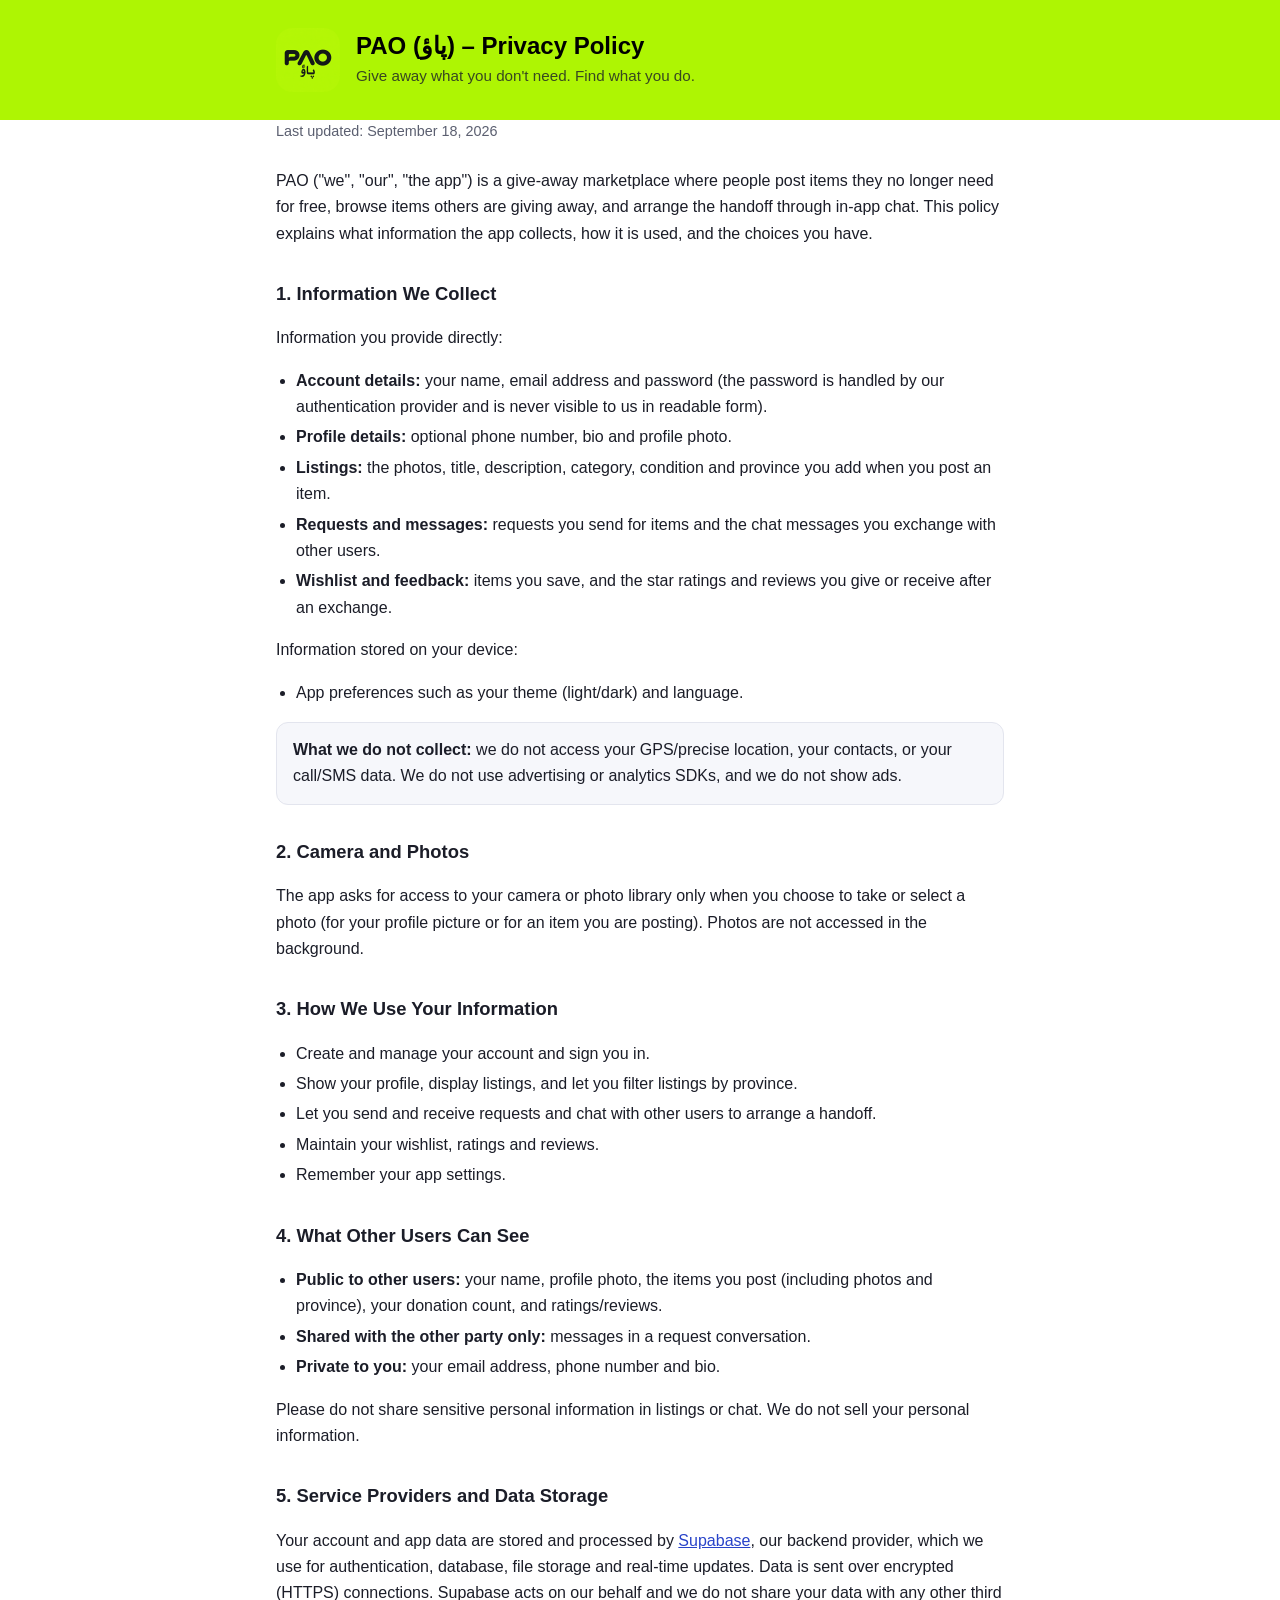
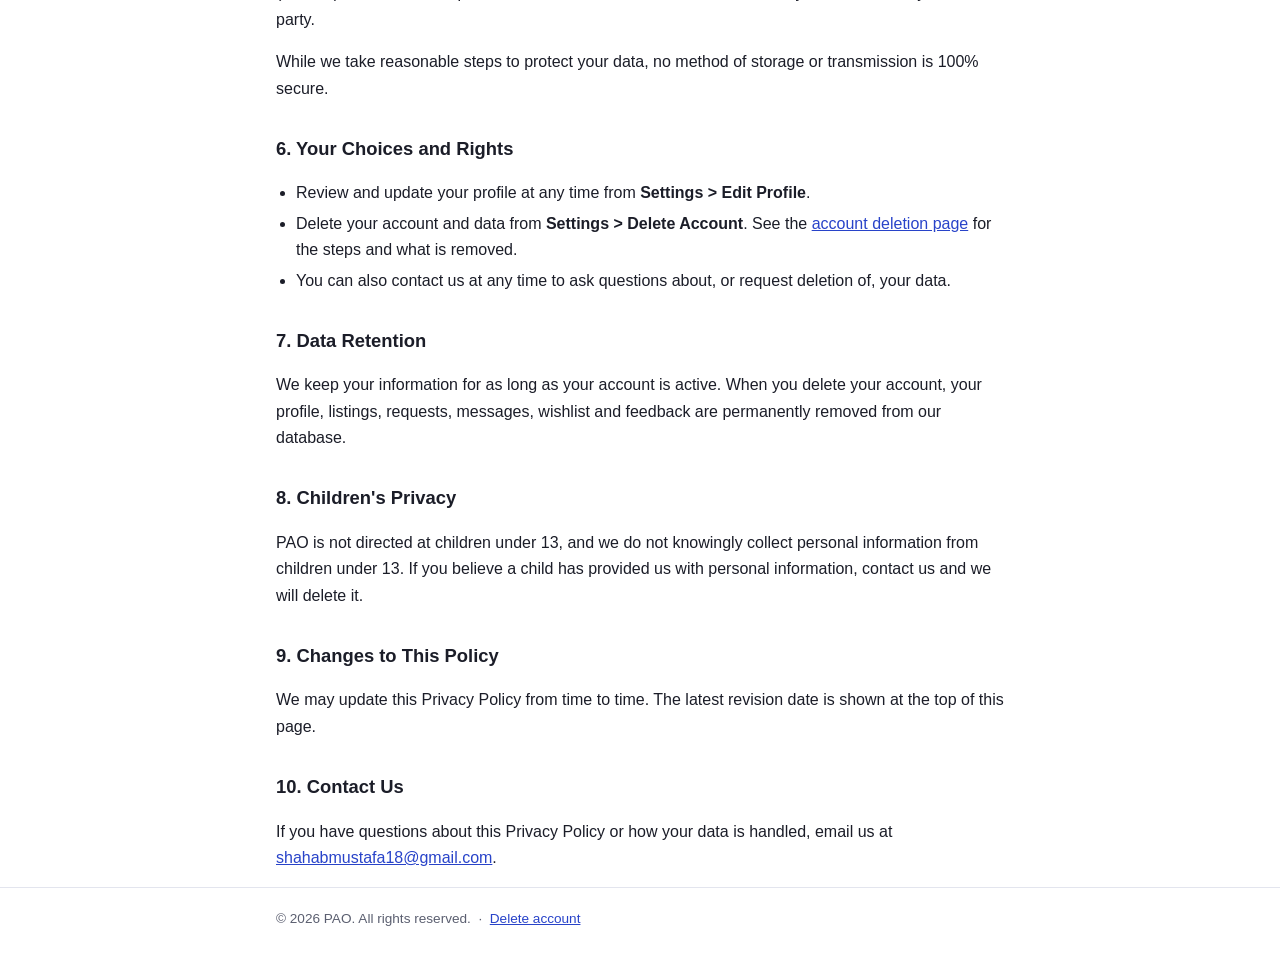
==== docs/privacy_policy.html @ 278fa06c "Add hosted privacy policy and delete-account pages Static HTML pages under docs/ (for GitHub Pages) " ====
<!DOCTYPE html>
<html lang="en">
<head>
<meta charset="utf-8">
<meta name="viewport" content="width=device-width, initial-scale=1">
<title>PAO – Privacy Policy</title>
<link rel="icon" href="logo.png">
<style>
  :root {
    --bg: #ffffff;
    --surface: #f6f7fb;
    --text: #1b1d28;
    --muted: #5b5f70;
    --border: #e3e5ee;
    --brand: #aef503;
    --link: #2843c9;
  }
  @media (prefers-color-scheme: dark) {
    :root {
      --bg: #14151c;
      --surface: #1e2029;
      --text: #f2f2f5;
      --muted: #a6a9b8;
      --border: #2c2f3b;
      --link: #8fa3ff;
    }
  }
  * { box-sizing: border-box; }
  body {
    margin: 0;
    background: var(--bg);
    color: var(--text);
    font-family: -apple-system, BlinkMacSystemFont, "Segoe UI", Roboto, Helvetica, Arial, sans-serif;
    line-height: 1.65;
  }
  header {
    background: var(--brand);
    color: #000;
    padding: 28px 16px;
  }
  .wrap { max-width: 760px; margin: 0 auto; padding: 0 16px; }
  header .wrap { display: flex; align-items: center; gap: 16px; }
  header img { width: 64px; height: 64px; border-radius: 16px; display: block; }
  header h1 { margin: 0; font-size: 1.5rem; line-height: 1.2; }
  header p { margin: 2px 0 0; font-size: 0.95rem; opacity: 0.8; }
  main { padding: 32px 0 48px; }
  .updated { color: var(--muted); font-size: 0.9rem; margin: 0 0 24px; }
  h2 { font-size: 1.15rem; margin: 32px 0 8px; }
  p, li { color: var(--text); }
  ul { padding-left: 20px; }
  li { margin: 4px 0; }
  a { color: var(--link); }
  .note {
    background: var(--surface);
    border: 1px solid var(--border);
    border-radius: 12px;
    padding: 14px 16px;
    margin: 16px 0;
  }
  footer {
    border-top: 1px solid var(--border);
    color: var(--muted);
    font-size: 0.85rem;
    padding: 20px 0 32px;
  }
</style>
</head>
<body>
<header>
  <div class="wrap">
    <img src="logo.png" alt="PAO logo">
    <div>
      <h1>PAO (پاؤ) – Privacy Policy</h1>
      <p>Give away what you don't need. Find what you do.</p>
    </div>
  </div>
</header>

<main class="wrap">
  <p class="updated">Last updated: September 18, 2026</p>

  <p>
    PAO ("we", "our", "the app") is a give-away marketplace where people post items they no longer need
    for free, browse items others are giving away, and arrange the handoff through in-app chat.
    This policy explains what information the app collects, how it is used, and the choices you have.
  </p>

  <h2>1. Information We Collect</h2>
  <p>Information you provide directly:</p>
  <ul>
    <li><strong>Account details:</strong> your name, email address and password (the password is handled by our authentication provider and is never visible to us in readable form).</li>
    <li><strong>Profile details:</strong> optional phone number, bio and profile photo.</li>
    <li><strong>Listings:</strong> the photos, title, description, category, condition and province you add when you post an item.</li>
    <li><strong>Requests and messages:</strong> requests you send for items and the chat messages you exchange with other users.</li>
    <li><strong>Wishlist and feedback:</strong> items you save, and the star ratings and reviews you give or receive after an exchange.</li>
  </ul>
  <p>Information stored on your device:</p>
  <ul>
    <li>App preferences such as your theme (light/dark) and language.</li>
  </ul>
  <div class="note">
    <strong>What we do not collect:</strong> we do not access your GPS/precise location, your contacts,
    or your call/SMS data. We do not use advertising or analytics SDKs, and we do not show ads.
  </div>

  <h2>2. Camera and Photos</h2>
  <p>
    The app asks for access to your camera or photo library only when you choose to take or select a photo
    (for your profile picture or for an item you are posting). Photos are not accessed in the background.
  </p>

  <h2>3. How We Use Your Information</h2>
  <ul>
    <li>Create and manage your account and sign you in.</li>
    <li>Show your profile, display listings, and let you filter listings by province.</li>
    <li>Let you send and receive requests and chat with other users to arrange a handoff.</li>
    <li>Maintain your wishlist, ratings and reviews.</li>
    <li>Remember your app settings.</li>
  </ul>

  <h2>4. What Other Users Can See</h2>
  <ul>
    <li><strong>Public to other users:</strong> your name, profile photo, the items you post (including photos and province), your donation count, and ratings/reviews.</li>
    <li><strong>Shared with the other party only:</strong> messages in a request conversation.</li>
    <li><strong>Private to you:</strong> your email address, phone number and bio.</li>
  </ul>
  <p>Please do not share sensitive personal information in listings or chat. We do not sell your personal information.</p>

  <h2>5. Service Providers and Data Storage</h2>
  <p>
    Your account and app data are stored and processed by <a href="https://supabase.com" rel="noopener">Supabase</a>,
    our backend provider, which we use for authentication, database, file storage and real-time updates.
    Data is sent over encrypted (HTTPS) connections. Supabase acts on our behalf and we do not share your
    data with any other third party.
  </p>
  <p>
    While we take reasonable steps to protect your data, no method of storage or transmission is 100% secure.
  </p>

  <h2>6. Your Choices and Rights</h2>
  <ul>
    <li>Review and update your profile at any time from <strong>Settings &gt; Edit Profile</strong>.</li>
    <li>Delete your account and data from <strong>Settings &gt; Delete Account</strong>. See the
      <a href="delete-account.html">account deletion page</a> for the steps and what is removed.</li>
    <li>You can also contact us at any time to ask questions about, or request deletion of, your data.</li>
  </ul>

  <h2>7. Data Retention</h2>
  <p>
    We keep your information for as long as your account is active. When you delete your account, your profile,
    listings, requests, messages, wishlist and feedback are permanently removed from our database.
  </p>

  <h2>8. Children's Privacy</h2>
  <p>
    PAO is not directed at children under 13, and we do not knowingly collect personal information from
    children under 13. If you believe a child has provided us with personal information, contact us and we
    will delete it.
  </p>

  <h2>9. Changes to This Policy</h2>
  <p>
    We may update this Privacy Policy from time to time. The latest revision date is shown at the top of this page.
  </p>

  <h2>10. Contact Us</h2>
  <p>
    If you have questions about this Privacy Policy or how your data is handled, email us at
    <a href="mailto:shahabmustafa18@gmail.com">shahabmustafa18@gmail.com</a>.
  </p>
</main>

<footer>
  <div class="wrap">© 2026 PAO. All rights reserved. &nbsp;·&nbsp; <a href="delete-account.html">Delete account</a></div>
</footer>
</body>
</html>
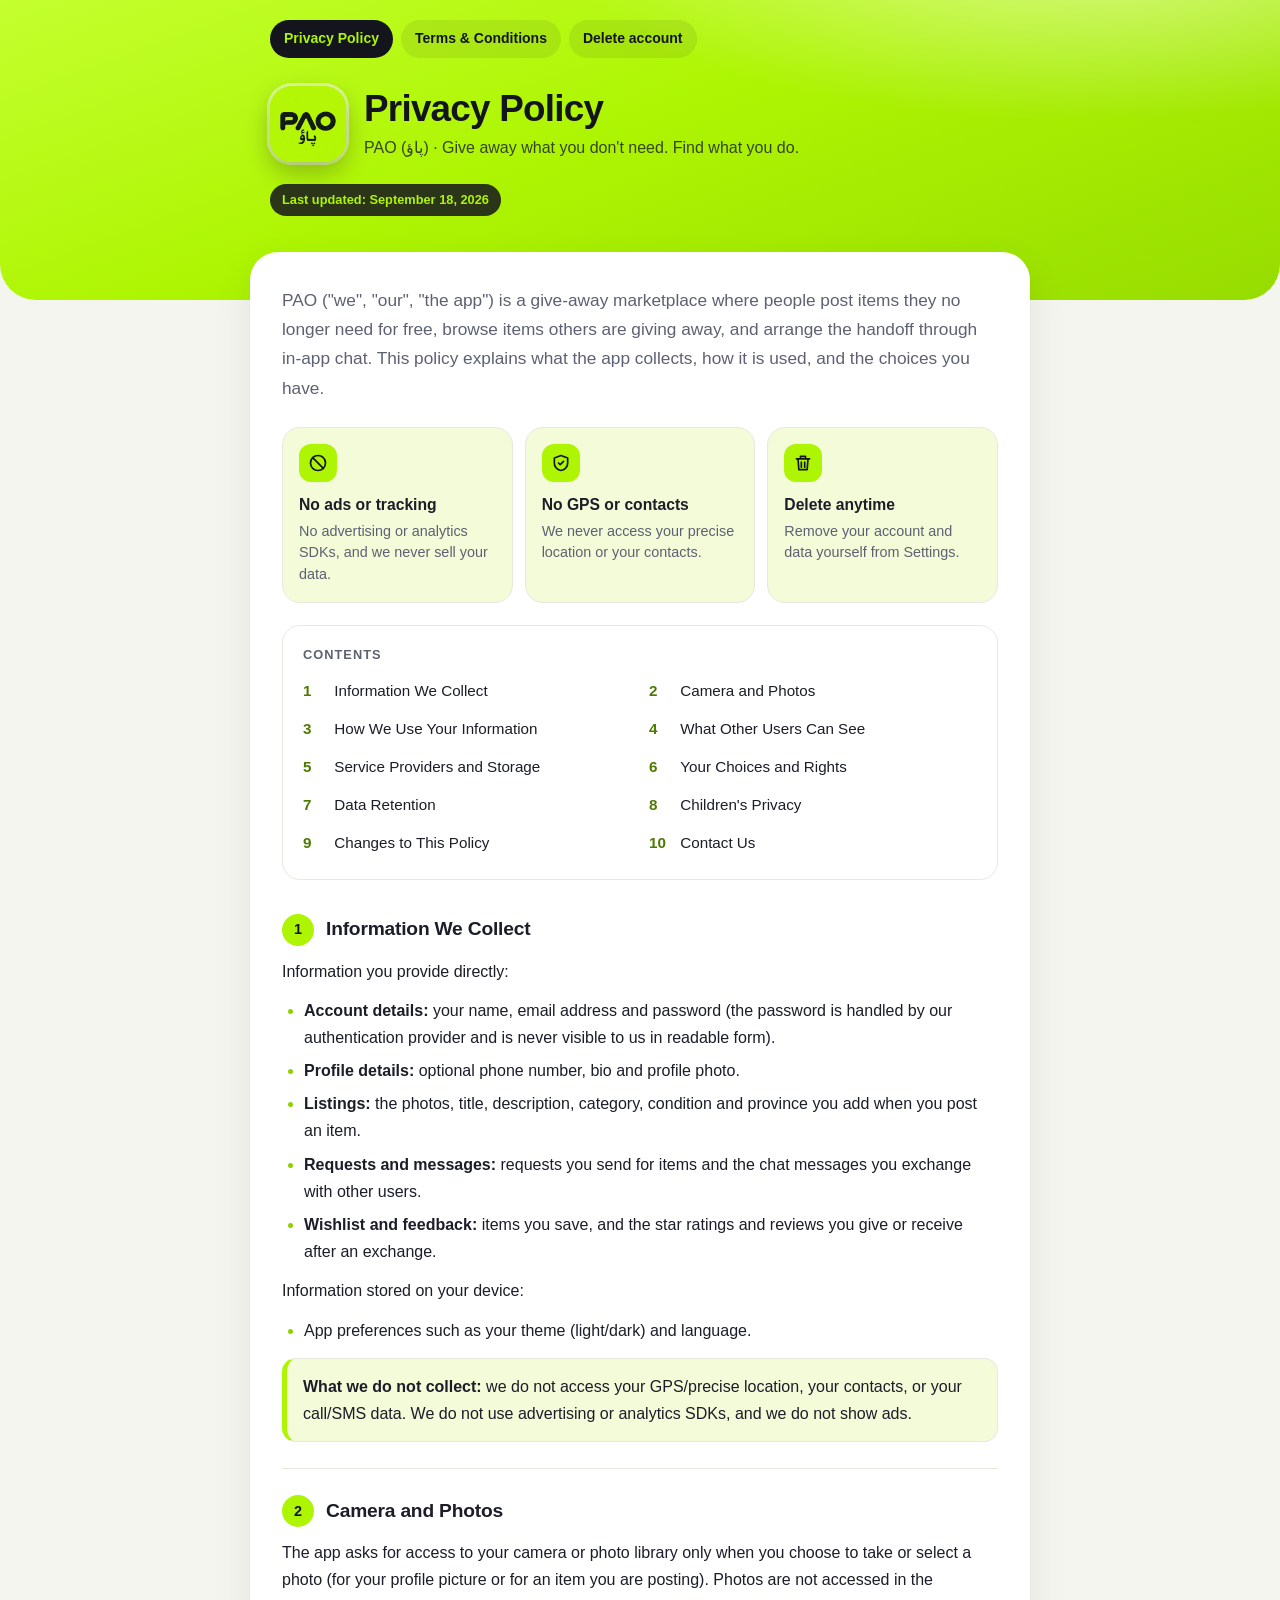
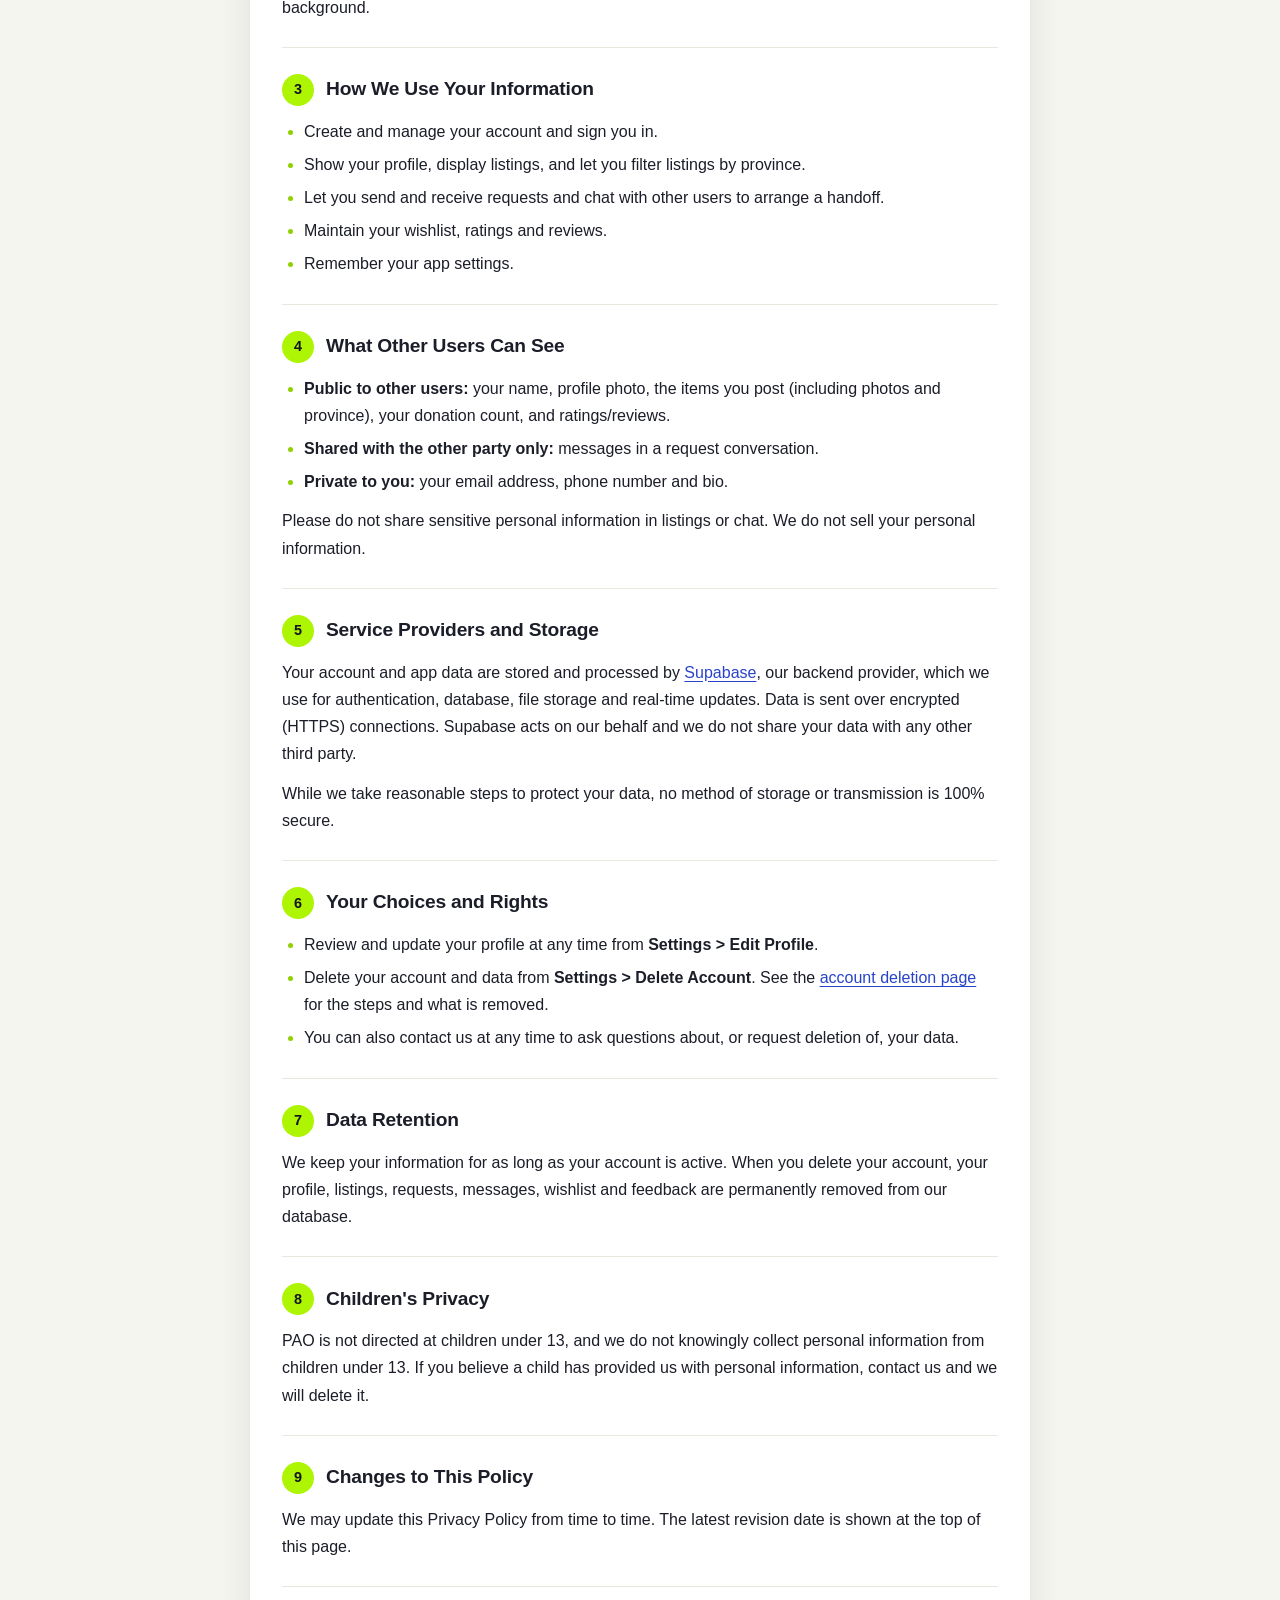
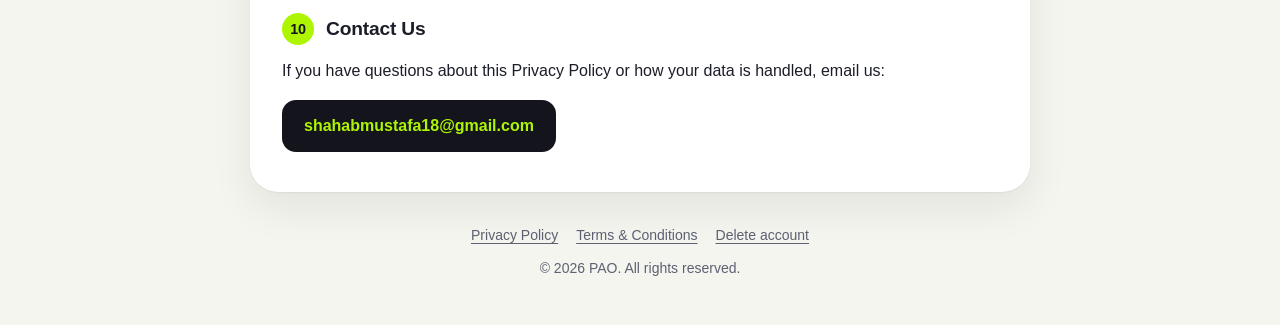
==== commit 7d0ccb4a: "Redesign hosted legal pages Shared docs/style.css with a lime hero, card layout, numbered sections, " ====
--- a/docs/privacy_policy.html
+++ b/docs/privacy_policy.html
@@ -3,175 +3,180 @@
 <head>
 <meta charset="utf-8">
 <meta name="viewport" content="width=device-width, initial-scale=1">
+<meta name="theme-color" content="#aef503">
+<meta name="description" content="How the PAO app collects, uses and protects your information.">
 <title>PAO – Privacy Policy</title>
 <link rel="icon" href="logo.png">
-<style>
-  :root {
-    --bg: #ffffff;
-    --surface: #f6f7fb;
-    --text: #1b1d28;
-    --muted: #5b5f70;
-    --border: #e3e5ee;
-    --brand: #aef503;
-    --link: #2843c9;
-  }
-  @media (prefers-color-scheme: dark) {
-    :root {
-      --bg: #14151c;
-      --surface: #1e2029;
-      --text: #f2f2f5;
-      --muted: #a6a9b8;
-      --border: #2c2f3b;
-      --link: #8fa3ff;
-    }
-  }
-  * { box-sizing: border-box; }
-  body {
-    margin: 0;
-    background: var(--bg);
-    color: var(--text);
-    font-family: -apple-system, BlinkMacSystemFont, "Segoe UI", Roboto, Helvetica, Arial, sans-serif;
-    line-height: 1.65;
-  }
-  header {
-    background: var(--brand);
-    color: #000;
-    padding: 28px 16px;
-  }
-  .wrap { max-width: 760px; margin: 0 auto; padding: 0 16px; }
-  header .wrap { display: flex; align-items: center; gap: 16px; }
-  header img { width: 64px; height: 64px; border-radius: 16px; display: block; }
-  header h1 { margin: 0; font-size: 1.5rem; line-height: 1.2; }
-  header p { margin: 2px 0 0; font-size: 0.95rem; opacity: 0.8; }
-  main { padding: 32px 0 48px; }
-  .updated { color: var(--muted); font-size: 0.9rem; margin: 0 0 24px; }
-  h2 { font-size: 1.15rem; margin: 32px 0 8px; }
-  p, li { color: var(--text); }
-  ul { padding-left: 20px; }
-  li { margin: 4px 0; }
-  a { color: var(--link); }
-  .note {
-    background: var(--surface);
-    border: 1px solid var(--border);
-    border-radius: 12px;
-    padding: 14px 16px;
-    margin: 16px 0;
-  }
-  footer {
-    border-top: 1px solid var(--border);
-    color: var(--muted);
-    font-size: 0.85rem;
-    padding: 20px 0 32px;
-  }
-</style>
+<link rel="stylesheet" href="style.css">
 </head>
 <body>
-<header>
+
+<header class="hero">
   <div class="wrap">
-    <img src="logo.png" alt="PAO logo">
-    <div>
-      <h1>PAO (پاؤ) – Privacy Policy</h1>
-      <p>Give away what you don't need. Find what you do.</p>
+    <nav class="tabs" aria-label="Legal pages">
+      <a href="privacy_policy.html" aria-current="page">Privacy Policy</a>
+      <a href="terms.html">Terms &amp; Conditions</a>
+      <a href="delete-account.html">Delete account</a>
+    </nav>
+    <div class="brand">
+      <img class="logo" src="logo.png" alt="PAO logo" width="76" height="76">
+      <div>
+        <h1>Privacy Policy</h1>
+        <p class="sub">PAO (پاؤ) &middot; Give away what you don't need. Find what you do.</p>
+      </div>
     </div>
+    <span class="badge">Last updated: September 18, 2026</span>
   </div>
 </header>
 
-<main class="wrap">
-  <p class="updated">Last updated: September 18, 2026</p>
-
-  <p>
+<main class="wrap sheet">
+  <p class="lead">
     PAO ("we", "our", "the app") is a give-away marketplace where people post items they no longer need
     for free, browse items others are giving away, and arrange the handoff through in-app chat.
-    This policy explains what information the app collects, how it is used, and the choices you have.
+    This policy explains what the app collects, how it is used, and the choices you have.
   </p>
 
-  <h2>1. Information We Collect</h2>
-  <p>Information you provide directly:</p>
-  <ul>
-    <li><strong>Account details:</strong> your name, email address and password (the password is handled by our authentication provider and is never visible to us in readable form).</li>
-    <li><strong>Profile details:</strong> optional phone number, bio and profile photo.</li>
-    <li><strong>Listings:</strong> the photos, title, description, category, condition and province you add when you post an item.</li>
-    <li><strong>Requests and messages:</strong> requests you send for items and the chat messages you exchange with other users.</li>
-    <li><strong>Wishlist and feedback:</strong> items you save, and the star ratings and reviews you give or receive after an exchange.</li>
-  </ul>
-  <p>Information stored on your device:</p>
-  <ul>
-    <li>App preferences such as your theme (light/dark) and language.</li>
-  </ul>
-  <div class="note">
-    <strong>What we do not collect:</strong> we do not access your GPS/precise location, your contacts,
-    or your call/SMS data. We do not use advertising or analytics SDKs, and we do not show ads.
+  <div class="glance">
+    <div class="tile">
+      <div class="ic"><svg viewBox="0 0 24 24"><circle cx="12" cy="12" r="9"/><path d="M5.6 5.6l12.8 12.8"/></svg></div>
+      <b>No ads or tracking</b>
+      <span>No advertising or analytics SDKs, and we never sell your data.</span>
+    </div>
+    <div class="tile">
+      <div class="ic"><svg viewBox="0 0 24 24"><path d="M12 3l8 3v6c0 5-3.5 8-8 9-4.5-1-8-4-8-9V6l8-3z"/><path d="M9 12l2 2 4-4"/></svg></div>
+      <b>No GPS or contacts</b>
+      <span>We never access your precise location or your contacts.</span>
+    </div>
+    <div class="tile">
+      <div class="ic"><svg viewBox="0 0 24 24"><path d="M4 7h16M9 7V4h6v3M6 7l1 13h10l1-13M10 11v6M14 11v6"/></svg></div>
+      <b>Delete anytime</b>
+      <span>Remove your account and data yourself from Settings.</span>
+    </div>
   </div>
 
-  <h2>2. Camera and Photos</h2>
-  <p>
-    The app asks for access to your camera or photo library only when you choose to take or select a photo
-    (for your profile picture or for an item you are posting). Photos are not accessed in the background.
-  </p>
+  <nav class="toc" aria-label="Contents">
+    <b>Contents</b>
+    <div>
+      <a href="#s1"><i>1</i>Information We Collect</a>
+      <a href="#s2"><i>2</i>Camera and Photos</a>
+      <a href="#s3"><i>3</i>How We Use Your Information</a>
+      <a href="#s4"><i>4</i>What Other Users Can See</a>
+      <a href="#s5"><i>5</i>Service Providers and Storage</a>
+      <a href="#s6"><i>6</i>Your Choices and Rights</a>
+      <a href="#s7"><i>7</i>Data Retention</a>
+      <a href="#s8"><i>8</i>Children's Privacy</a>
+      <a href="#s9"><i>9</i>Changes to This Policy</a>
+      <a href="#s10"><i>10</i>Contact Us</a>
+    </div>
+  </nav>
 
-  <h2>3. How We Use Your Information</h2>
-  <ul>
-    <li>Create and manage your account and sign you in.</li>
-    <li>Show your profile, display listings, and let you filter listings by province.</li>
-    <li>Let you send and receive requests and chat with other users to arrange a handoff.</li>
-    <li>Maintain your wishlist, ratings and reviews.</li>
-    <li>Remember your app settings.</li>
-  </ul>
+  <section id="s1">
+    <h2><span class="n">1</span>Information We Collect</h2>
+    <p>Information you provide directly:</p>
+    <ul>
+      <li><strong>Account details:</strong> your name, email address and password (the password is handled by our authentication provider and is never visible to us in readable form).</li>
+      <li><strong>Profile details:</strong> optional phone number, bio and profile photo.</li>
+      <li><strong>Listings:</strong> the photos, title, description, category, condition and province you add when you post an item.</li>
+      <li><strong>Requests and messages:</strong> requests you send for items and the chat messages you exchange with other users.</li>
+      <li><strong>Wishlist and feedback:</strong> items you save, and the star ratings and reviews you give or receive after an exchange.</li>
+    </ul>
+    <p>Information stored on your device:</p>
+    <ul>
+      <li>App preferences such as your theme (light/dark) and language.</li>
+    </ul>
+    <div class="callout">
+      <strong>What we do not collect:</strong> we do not access your GPS/precise location, your contacts,
+      or your call/SMS data. We do not use advertising or analytics SDKs, and we do not show ads.
+    </div>
+  </section>
 
-  <h2>4. What Other Users Can See</h2>
-  <ul>
-    <li><strong>Public to other users:</strong> your name, profile photo, the items you post (including photos and province), your donation count, and ratings/reviews.</li>
-    <li><strong>Shared with the other party only:</strong> messages in a request conversation.</li>
-    <li><strong>Private to you:</strong> your email address, phone number and bio.</li>
-  </ul>
-  <p>Please do not share sensitive personal information in listings or chat. We do not sell your personal information.</p>
+  <section id="s2">
+    <h2><span class="n">2</span>Camera and Photos</h2>
+    <p>
+      The app asks for access to your camera or photo library only when you choose to take or select a photo
+      (for your profile picture or for an item you are posting). Photos are not accessed in the background.
+    </p>
+  </section>
 
-  <h2>5. Service Providers and Data Storage</h2>
-  <p>
-    Your account and app data are stored and processed by <a href="https://supabase.com" rel="noopener">Supabase</a>,
-    our backend provider, which we use for authentication, database, file storage and real-time updates.
-    Data is sent over encrypted (HTTPS) connections. Supabase acts on our behalf and we do not share your
-    data with any other third party.
-  </p>
-  <p>
-    While we take reasonable steps to protect your data, no method of storage or transmission is 100% secure.
-  </p>
+  <section id="s3">
+    <h2><span class="n">3</span>How We Use Your Information</h2>
+    <ul>
+      <li>Create and manage your account and sign you in.</li>
+      <li>Show your profile, display listings, and let you filter listings by province.</li>
+      <li>Let you send and receive requests and chat with other users to arrange a handoff.</li>
+      <li>Maintain your wishlist, ratings and reviews.</li>
+      <li>Remember your app settings.</li>
+    </ul>
+  </section>
 
-  <h2>6. Your Choices and Rights</h2>
-  <ul>
-    <li>Review and update your profile at any time from <strong>Settings &gt; Edit Profile</strong>.</li>
-    <li>Delete your account and data from <strong>Settings &gt; Delete Account</strong>. See the
-      <a href="delete-account.html">account deletion page</a> for the steps and what is removed.</li>
-    <li>You can also contact us at any time to ask questions about, or request deletion of, your data.</li>
-  </ul>
+  <section id="s4">
+    <h2><span class="n">4</span>What Other Users Can See</h2>
+    <ul>
+      <li><strong>Public to other users:</strong> your name, profile photo, the items you post (including photos and province), your donation count, and ratings/reviews.</li>
+      <li><strong>Shared with the other party only:</strong> messages in a request conversation.</li>
+      <li><strong>Private to you:</strong> your email address, phone number and bio.</li>
+    </ul>
+    <p>Please do not share sensitive personal information in listings or chat. We do not sell your personal information.</p>
+  </section>
 
-  <h2>7. Data Retention</h2>
-  <p>
-    We keep your information for as long as your account is active. When you delete your account, your profile,
-    listings, requests, messages, wishlist and feedback are permanently removed from our database.
-  </p>
+  <section id="s5">
+    <h2><span class="n">5</span>Service Providers and Storage</h2>
+    <p>
+      Your account and app data are stored and processed by <a href="https://supabase.com" rel="noopener">Supabase</a>,
+      our backend provider, which we use for authentication, database, file storage and real-time updates.
+      Data is sent over encrypted (HTTPS) connections. Supabase acts on our behalf and we do not share your
+      data with any other third party.
+    </p>
+    <p>While we take reasonable steps to protect your data, no method of storage or transmission is 100% secure.</p>
+  </section>
 
-  <h2>8. Children's Privacy</h2>
-  <p>
-    PAO is not directed at children under 13, and we do not knowingly collect personal information from
-    children under 13. If you believe a child has provided us with personal information, contact us and we
-    will delete it.
-  </p>
+  <section id="s6">
+    <h2><span class="n">6</span>Your Choices and Rights</h2>
+    <ul>
+      <li>Review and update your profile at any time from <strong>Settings &gt; Edit Profile</strong>.</li>
+      <li>Delete your account and data from <strong>Settings &gt; Delete Account</strong>. See the
+        <a href="delete-account.html">account deletion page</a> for the steps and what is removed.</li>
+      <li>You can also contact us at any time to ask questions about, or request deletion of, your data.</li>
+    </ul>
+  </section>
 
-  <h2>9. Changes to This Policy</h2>
-  <p>
-    We may update this Privacy Policy from time to time. The latest revision date is shown at the top of this page.
-  </p>
+  <section id="s7">
+    <h2><span class="n">7</span>Data Retention</h2>
+    <p>
+      We keep your information for as long as your account is active. When you delete your account, your profile,
+      listings, requests, messages, wishlist and feedback are permanently removed from our database.
+    </p>
+  </section>
 
-  <h2>10. Contact Us</h2>
-  <p>
-    If you have questions about this Privacy Policy or how your data is handled, email us at
-    <a href="mailto:shahabmustafa18@gmail.com">shahabmustafa18@gmail.com</a>.
-  </p>
+  <section id="s8">
+    <h2><span class="n">8</span>Children's Privacy</h2>
+    <p>
+      PAO is not directed at children under 13, and we do not knowingly collect personal information from
+      children under 13. If you believe a child has provided us with personal information, contact us and we
+      will delete it.
+    </p>
+  </section>
+
+  <section id="s9">
+    <h2><span class="n">9</span>Changes to This Policy</h2>
+    <p>We may update this Privacy Policy from time to time. The latest revision date is shown at the top of this page.</p>
+  </section>
+
+  <section id="s10">
+    <h2><span class="n">10</span>Contact Us</h2>
+    <p>If you have questions about this Privacy Policy or how your data is handled, email us:</p>
+    <a class="btn" href="mailto:shahabmustafa18@gmail.com">shahabmustafa18@gmail.com</a>
+  </section>
 </main>
 
 <footer>
-  <div class="wrap">© 2026 PAO. All rights reserved. &nbsp;·&nbsp; <a href="delete-account.html">Delete account</a></div>
+  <nav aria-label="Legal pages">
+    <a href="privacy_policy.html">Privacy Policy</a>
+    <a href="terms.html">Terms &amp; Conditions</a>
+    <a href="delete-account.html">Delete account</a>
+  </nav>
+  <div>&copy; 2026 PAO. All rights reserved.</div>
 </footer>
+
 </body>
 </html>
--- a/docs/style.css
+++ b/docs/style.css
@@ -0,0 +1,273 @@
+/* Shared styles for the PAO legal pages (privacy, terms, delete account). */
+
+:root {
+  color-scheme: light dark;
+  --lime: #aef503;
+  --lime-deep: #8fd100;
+  --ink: #14151c;
+
+  --bg: #f3f5ee;
+  --card: #ffffff;
+  --text: #1b1d28;
+  --muted: #5d6172;
+  --line: #e7e9df;
+  --tint: #f4fbd9;
+  --num: #4f7a00;
+  --link: #2843c9;
+  --danger: #c93a31;
+  --danger-bg: #fdeeec;
+  --shadow: 0 1px 2px rgba(20, 21, 28, 0.05), 0 16px 40px rgba(20, 21, 28, 0.08);
+}
+
+@media (prefers-color-scheme: dark) {
+  :root {
+    --bg: #0e0f14;
+    --card: #171922;
+    --text: #f2f2f5;
+    --muted: #a5a9b9;
+    --line: #2a2d3a;
+    --tint: #1d2410;
+    --num: #aef503;
+    --link: #a3b4ff;
+    --danger: #ff8178;
+    --danger-bg: #2a1614;
+    --shadow: 0 1px 2px rgba(0, 0, 0, 0.4), 0 16px 40px rgba(0, 0, 0, 0.35);
+  }
+}
+
+* { box-sizing: border-box; }
+html { scroll-behavior: smooth; -webkit-text-size-adjust: 100%; }
+
+body {
+  margin: 0;
+  background: var(--bg);
+  color: var(--text);
+  font: 16px/1.7 -apple-system, BlinkMacSystemFont, "Segoe UI", Roboto, "Helvetica Neue", Arial, sans-serif;
+  -webkit-font-smoothing: antialiased;
+}
+
+a { color: var(--link); text-underline-offset: 3px; }
+a:hover { text-decoration-thickness: 2px; }
+
+.wrap { max-width: 780px; margin: 0 auto; padding: 0 20px; }
+
+/* ---------- Hero ---------- */
+.hero {
+  position: relative;
+  color: var(--ink);
+  background:
+    radial-gradient(900px 300px at 85% -20%, rgba(255, 255, 255, 0.55), transparent 60%),
+    linear-gradient(160deg, #c4ff2e 0%, var(--lime) 45%, #97dc00 100%);
+  padding: 20px 0 84px;
+  border-radius: 0 0 36px 36px;
+}
+
+.tabs {
+  display: flex;
+  flex-wrap: wrap;
+  gap: 8px;
+  margin-bottom: 28px;
+}
+.tabs a {
+  color: var(--ink);
+  text-decoration: none;
+  font-size: 0.875rem;
+  font-weight: 600;
+  padding: 7px 14px;
+  border-radius: 999px;
+  background: rgba(20, 21, 28, 0.08);
+  transition: background 0.15s;
+}
+.tabs a:hover { background: rgba(20, 21, 28, 0.16); }
+.tabs a[aria-current="page"] { background: var(--ink); color: var(--lime); }
+
+.brand { display: flex; align-items: center; gap: 18px; }
+.logo {
+  flex: none;
+  width: 76px;
+  height: 76px;
+  border-radius: 22px;
+  display: block;
+  box-shadow: 0 10px 24px rgba(20, 21, 28, 0.28), 0 0 0 3px rgba(255, 255, 255, 0.55);
+}
+.hero h1 {
+  margin: 0;
+  font-size: clamp(1.6rem, 5.4vw, 2.3rem);
+  line-height: 1.15;
+  letter-spacing: -0.02em;
+}
+.hero .sub { margin: 6px 0 0; font-size: 1rem; opacity: 0.78; line-height: 1.45; }
+.badge {
+  display: inline-block;
+  margin-top: 22px;
+  font-size: 0.8rem;
+  font-weight: 600;
+  padding: 5px 12px;
+  border-radius: 999px;
+  background: rgba(20, 21, 28, 0.85);
+  color: var(--lime);
+}
+
+/* ---------- Content sheet ---------- */
+.sheet {
+  position: relative;
+  margin: -48px auto 0;
+  background: var(--card);
+  border-radius: 28px;
+  box-shadow: var(--shadow);
+  padding: 34px 32px 40px;
+}
+.sheet > :first-child { margin-top: 0; }
+.lead { font-size: 1.08rem; color: var(--muted); margin: 0 0 24px; }
+
+section { scroll-margin-top: 20px; padding-top: 26px; margin-top: 26px; border-top: 1px solid var(--line); }
+section:first-of-type { border-top: 0; margin-top: 8px; }
+
+h2 {
+  display: flex;
+  align-items: center;
+  gap: 12px;
+  margin: 0 0 12px;
+  font-size: 1.2rem;
+  line-height: 1.3;
+  letter-spacing: -0.01em;
+}
+.n {
+  flex: none;
+  width: 32px;
+  height: 32px;
+  border-radius: 50%;
+  display: grid;
+  place-items: center;
+  background: var(--lime);
+  color: var(--ink);
+  font-size: 0.9rem;
+  font-weight: 800;
+}
+p { margin: 0 0 12px; }
+ul { margin: 8px 0 12px; padding-left: 22px; }
+li { margin: 6px 0; }
+li::marker { color: var(--lime-deep); }
+strong { font-weight: 650; }
+
+/* ---------- Highlights ---------- */
+.glance {
+  display: grid;
+  grid-template-columns: repeat(auto-fit, minmax(190px, 1fr));
+  gap: 12px;
+  margin: 0 0 8px;
+}
+.glance .tile { background: var(--tint); border: 1px solid var(--line); border-radius: 18px; padding: 16px; }
+.tile .ic {
+  width: 38px;
+  height: 38px;
+  border-radius: 12px;
+  background: var(--lime);
+  color: var(--ink);
+  display: grid;
+  place-items: center;
+  margin-bottom: 10px;
+}
+.ic svg { width: 20px; height: 20px; fill: none; stroke: currentColor; stroke-width: 2; stroke-linecap: round; stroke-linejoin: round; }
+.tile b { display: block; font-size: 0.98rem; }
+.tile span { display: block; font-size: 0.9rem; color: var(--muted); line-height: 1.5; margin-top: 2px; }
+
+/* ---------- Table of contents ---------- */
+.toc { margin: 22px 0 0; padding: 18px 20px; border: 1px solid var(--line); border-radius: 18px; }
+.toc > b { display: block; font-size: 0.8rem; letter-spacing: 0.08em; text-transform: uppercase; color: var(--muted); margin-bottom: 8px; }
+.toc div { display: grid; grid-template-columns: repeat(auto-fit, minmax(230px, 1fr)); gap: 2px 18px; }
+.toc a { display: flex; gap: 10px; padding: 5px 0; text-decoration: none; color: var(--text); font-size: 0.95rem; }
+.toc a:hover { color: var(--link); }
+.toc a i { font-style: normal; font-weight: 700; color: var(--num); min-width: 1.4em; }
+
+/* ---------- Callouts ---------- */
+.callout {
+  background: var(--tint);
+  border: 1px solid var(--line);
+  border-left: 5px solid var(--lime);
+  border-radius: 14px;
+  padding: 14px 16px;
+  margin: 14px 0;
+}
+.callout > :last-child { margin-bottom: 0; }
+.warn {
+  background: var(--danger-bg);
+  border: 1px solid var(--line);
+  border-left: 5px solid var(--danger);
+  border-radius: 14px;
+  padding: 14px 16px;
+  margin: 18px 0;
+}
+.warn strong { color: var(--danger); }
+.warn > :last-child { margin-bottom: 0; }
+
+/* ---------- Stepper (delete account) ---------- */
+.steps { list-style: none; margin: 16px 0 0; padding: 0; counter-reset: step; }
+.steps li { position: relative; margin: 0; padding: 0 0 24px 58px; counter-increment: step; }
+.steps li::before {
+  content: counter(step);
+  position: absolute;
+  left: 0;
+  top: 0;
+  width: 42px;
+  height: 42px;
+  border-radius: 50%;
+  display: grid;
+  place-items: center;
+  background: var(--lime);
+  color: var(--ink);
+  font-weight: 800;
+  font-size: 1.05rem;
+  box-shadow: 0 0 0 5px var(--tint);
+}
+.steps li::after { content: ""; position: absolute; left: 20px; top: 50px; bottom: 6px; width: 2px; background: var(--line); }
+.steps li:last-child { padding-bottom: 0; }
+.steps li:last-child::after { display: none; }
+.steps b { display: block; font-size: 1.02rem; padding-top: 8px; }
+.steps span { color: var(--muted); font-size: 0.95rem; }
+
+/* ---------- What gets deleted ---------- */
+.grid { display: grid; grid-template-columns: repeat(auto-fit, minmax(210px, 1fr)); gap: 12px; margin-top: 8px; }
+.grid .tile { background: transparent; border: 1px solid var(--line); border-radius: 16px; padding: 14px 16px; }
+.grid .tile b { display: flex; align-items: center; gap: 8px; }
+.grid .tile b::before { content: ""; width: 8px; height: 8px; border-radius: 50%; background: var(--lime-deep); flex: none; }
+
+/* ---------- Buttons ---------- */
+.btn {
+  display: inline-block;
+  margin-top: 4px;
+  padding: 12px 22px;
+  border-radius: 14px;
+  background: var(--ink);
+  color: var(--lime);
+  font-weight: 700;
+  text-decoration: none;
+}
+.btn:hover { filter: brightness(1.15); }
+@media (prefers-color-scheme: dark) {
+  .btn { background: var(--lime); color: var(--ink); }
+}
+
+/* ---------- Footer ---------- */
+footer { text-align: center; color: var(--muted); font-size: 0.875rem; padding: 32px 20px 44px; }
+footer nav { display: flex; flex-wrap: wrap; justify-content: center; gap: 6px 18px; margin-bottom: 10px; }
+footer a { color: var(--muted); }
+footer a:hover { color: var(--link); }
+
+/* ---------- Small screens ---------- */
+@media (max-width: 560px) {
+  .wrap { padding: 0 14px; }
+  .hero { padding: 16px 0 76px; border-radius: 0 0 28px 28px; }
+  .hero .wrap { padding: 0 18px; }
+  .brand { gap: 14px; }
+  .logo { width: 62px; height: 62px; border-radius: 18px; }
+  .sheet { padding: 24px 20px 30px; border-radius: 22px; margin-top: -44px; }
+  h2 { font-size: 1.1rem; }
+  .steps li { padding-left: 54px; }
+}
+
+@media print {
+  .hero { background: none; color: #000; padding-bottom: 10px; }
+  .tabs, .toc, footer nav { display: none; }
+  .sheet { box-shadow: none; margin-top: 0; padding: 0; }
+}
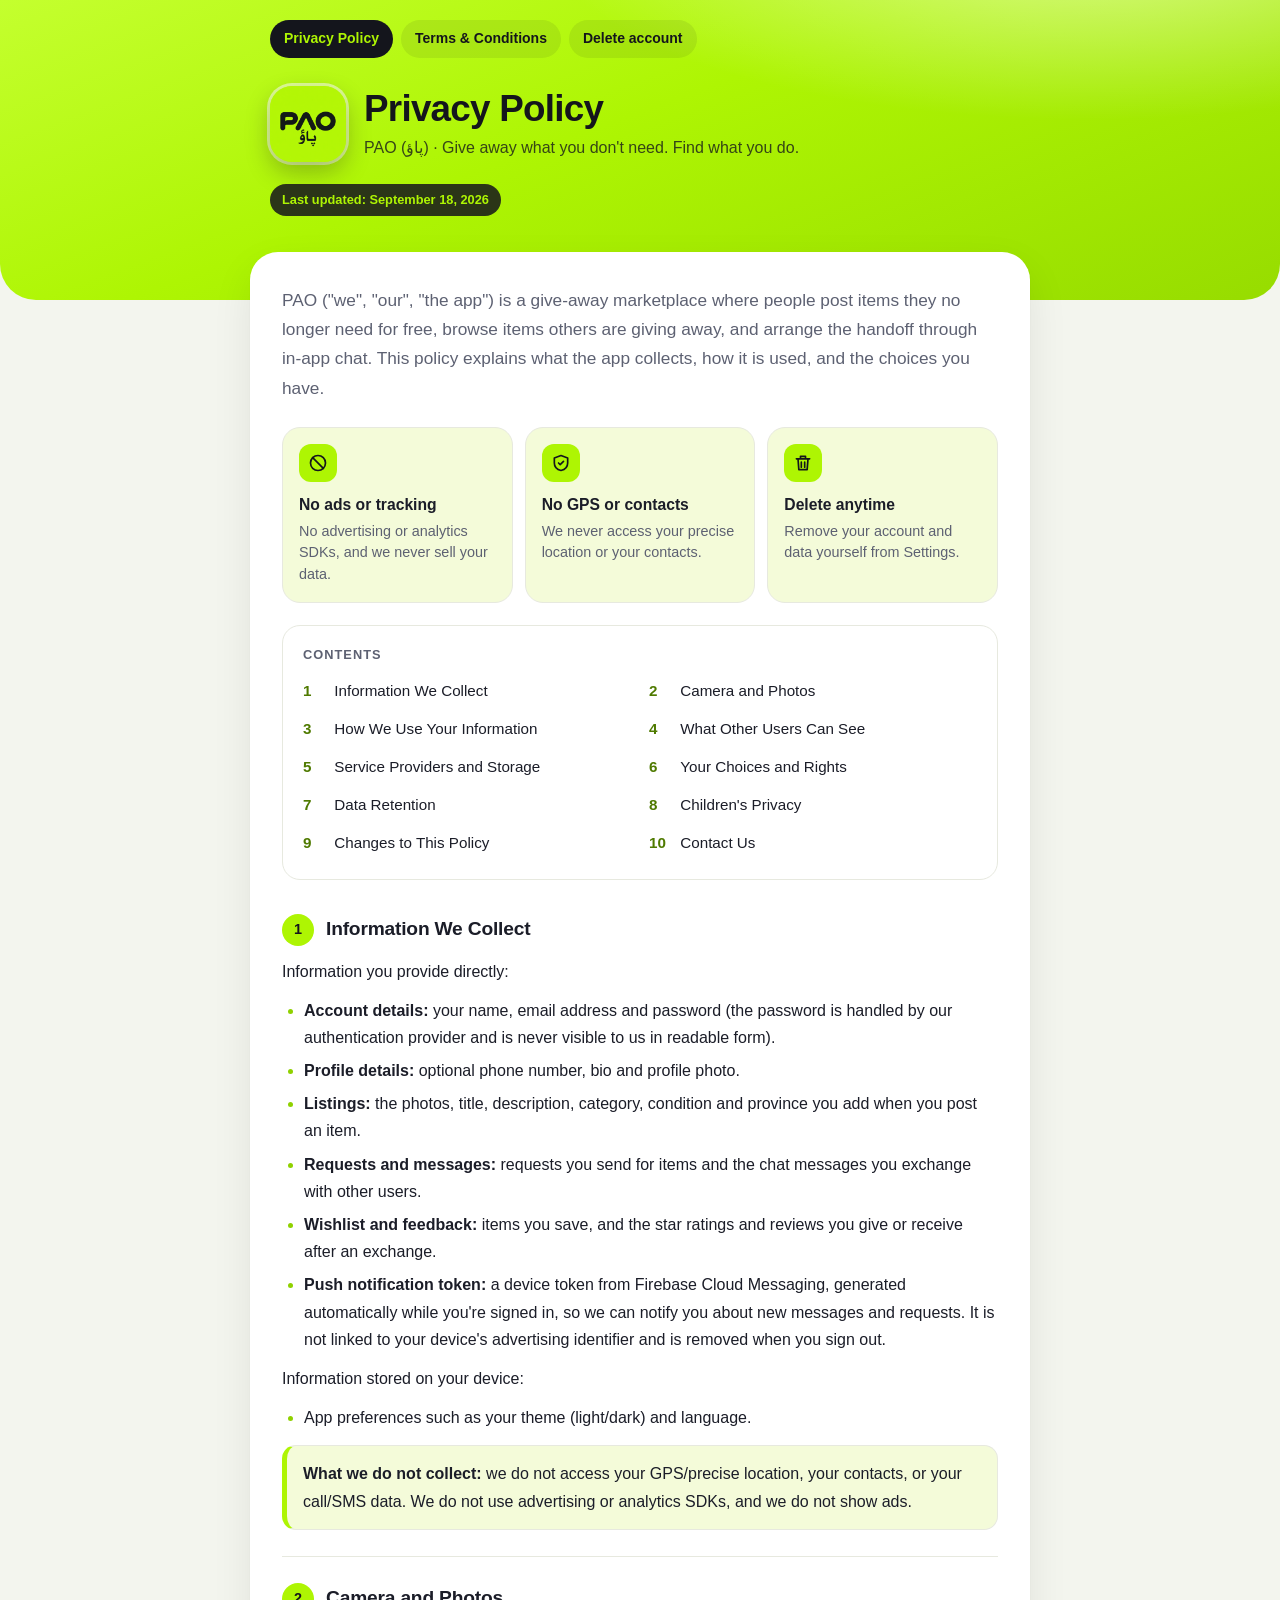
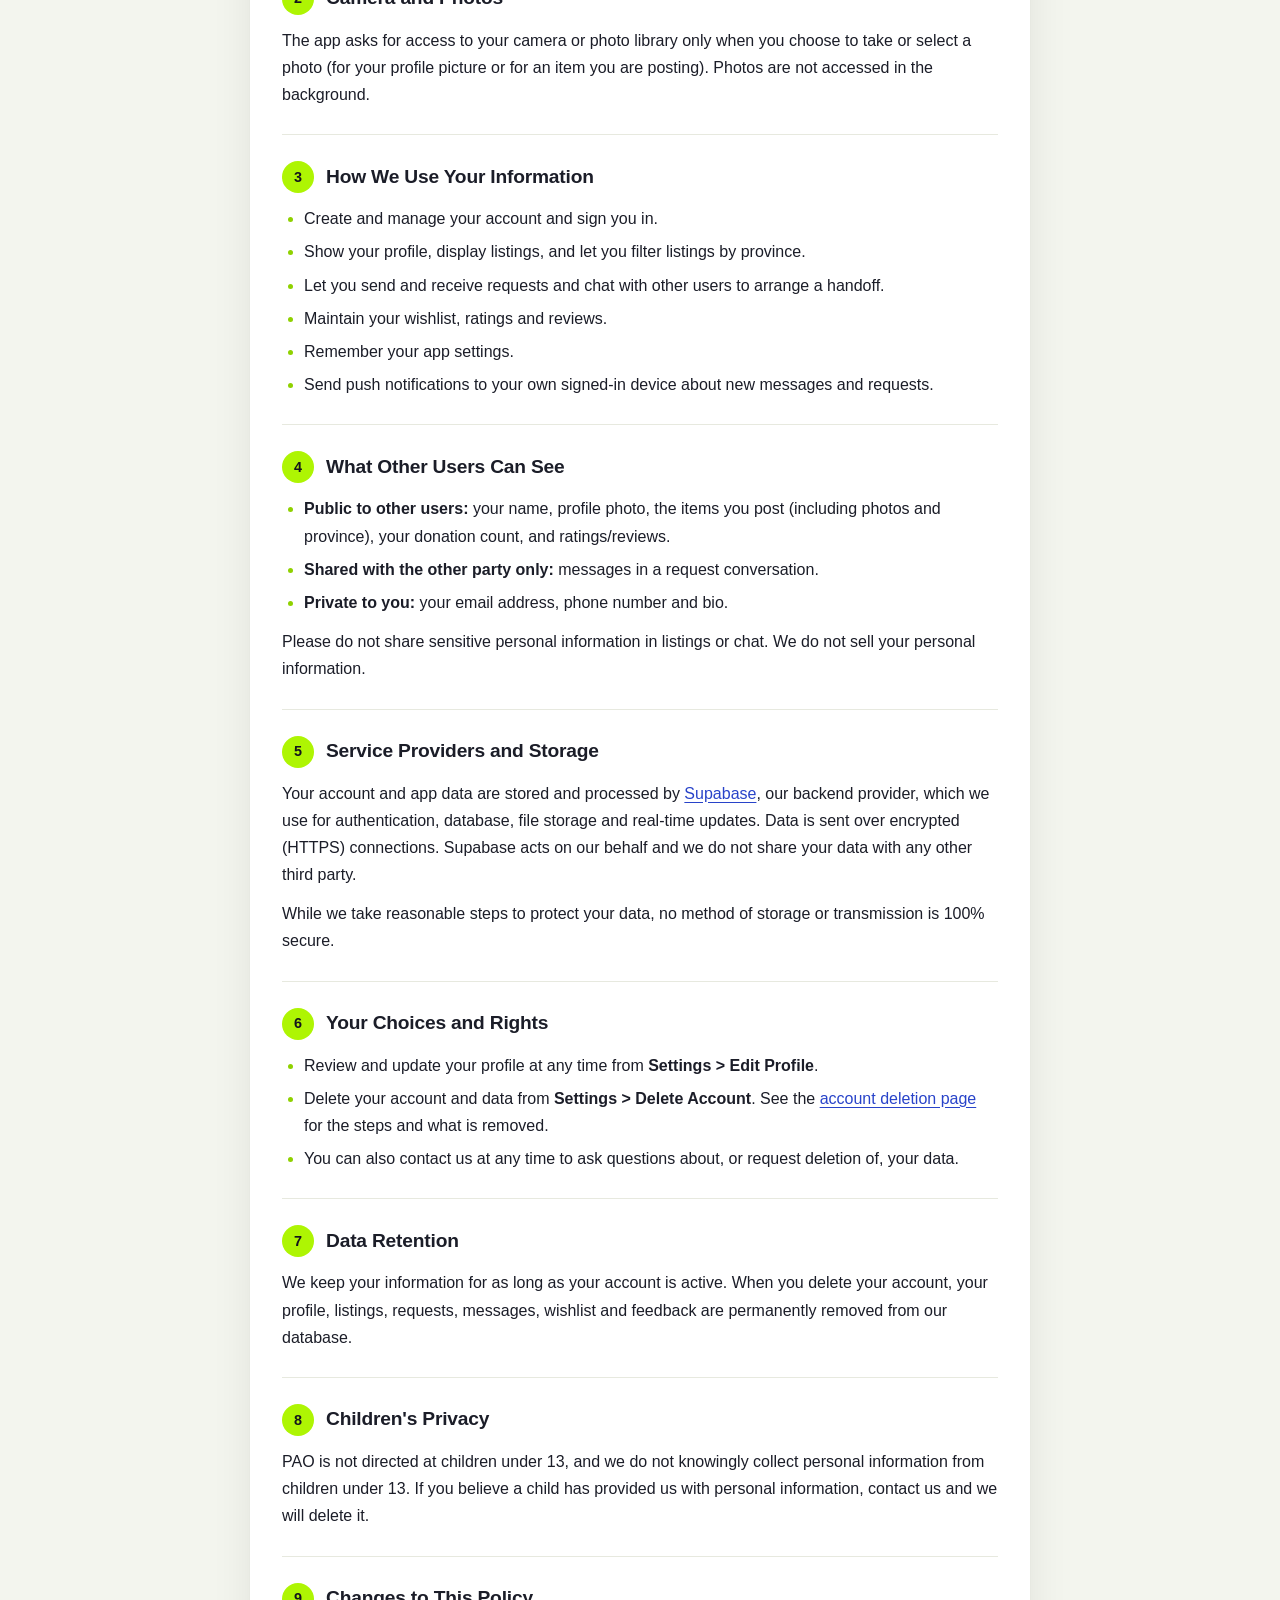
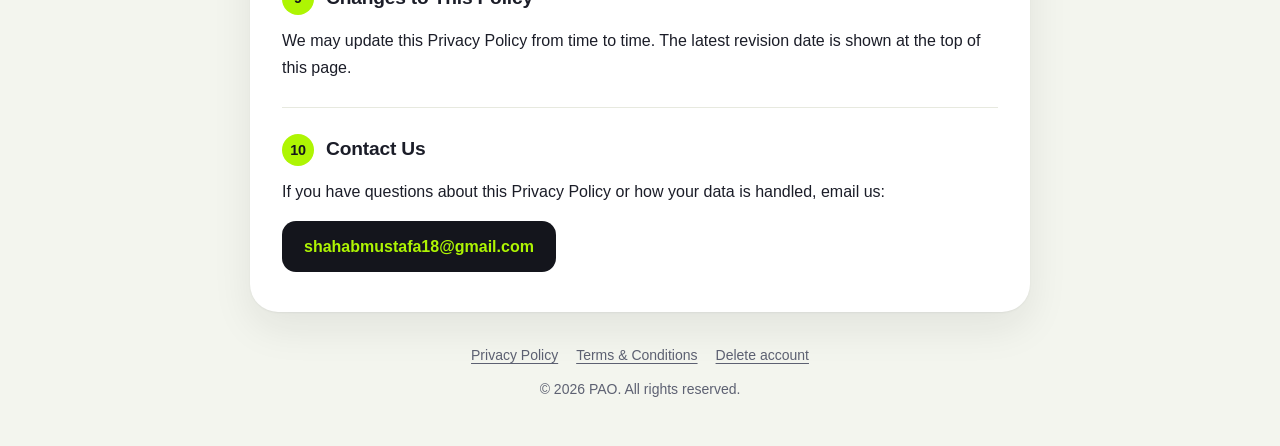
==== commit 44226ee7: "Add push notifications, switch to flutter_floating_bottom_bar, improve profile tabs - Wire Firebase " ====
--- a/docs/privacy_policy.html
+++ b/docs/privacy_policy.html
@@ -79,6 +79,7 @@
       <li><strong>Listings:</strong> the photos, title, description, category, condition and province you add when you post an item.</li>
       <li><strong>Requests and messages:</strong> requests you send for items and the chat messages you exchange with other users.</li>
       <li><strong>Wishlist and feedback:</strong> items you save, and the star ratings and reviews you give or receive after an exchange.</li>
+      <li><strong>Push notification token:</strong> a device token from Firebase Cloud Messaging, generated automatically while you're signed in, so we can notify you about new messages and requests. It is not linked to your device's advertising identifier and is removed when you sign out.</li>
     </ul>
     <p>Information stored on your device:</p>
     <ul>
@@ -106,6 +107,7 @@
       <li>Let you send and receive requests and chat with other users to arrange a handoff.</li>
       <li>Maintain your wishlist, ratings and reviews.</li>
       <li>Remember your app settings.</li>
+      <li>Send push notifications to your own signed-in device about new messages and requests.</li>
     </ul>
   </section>
 
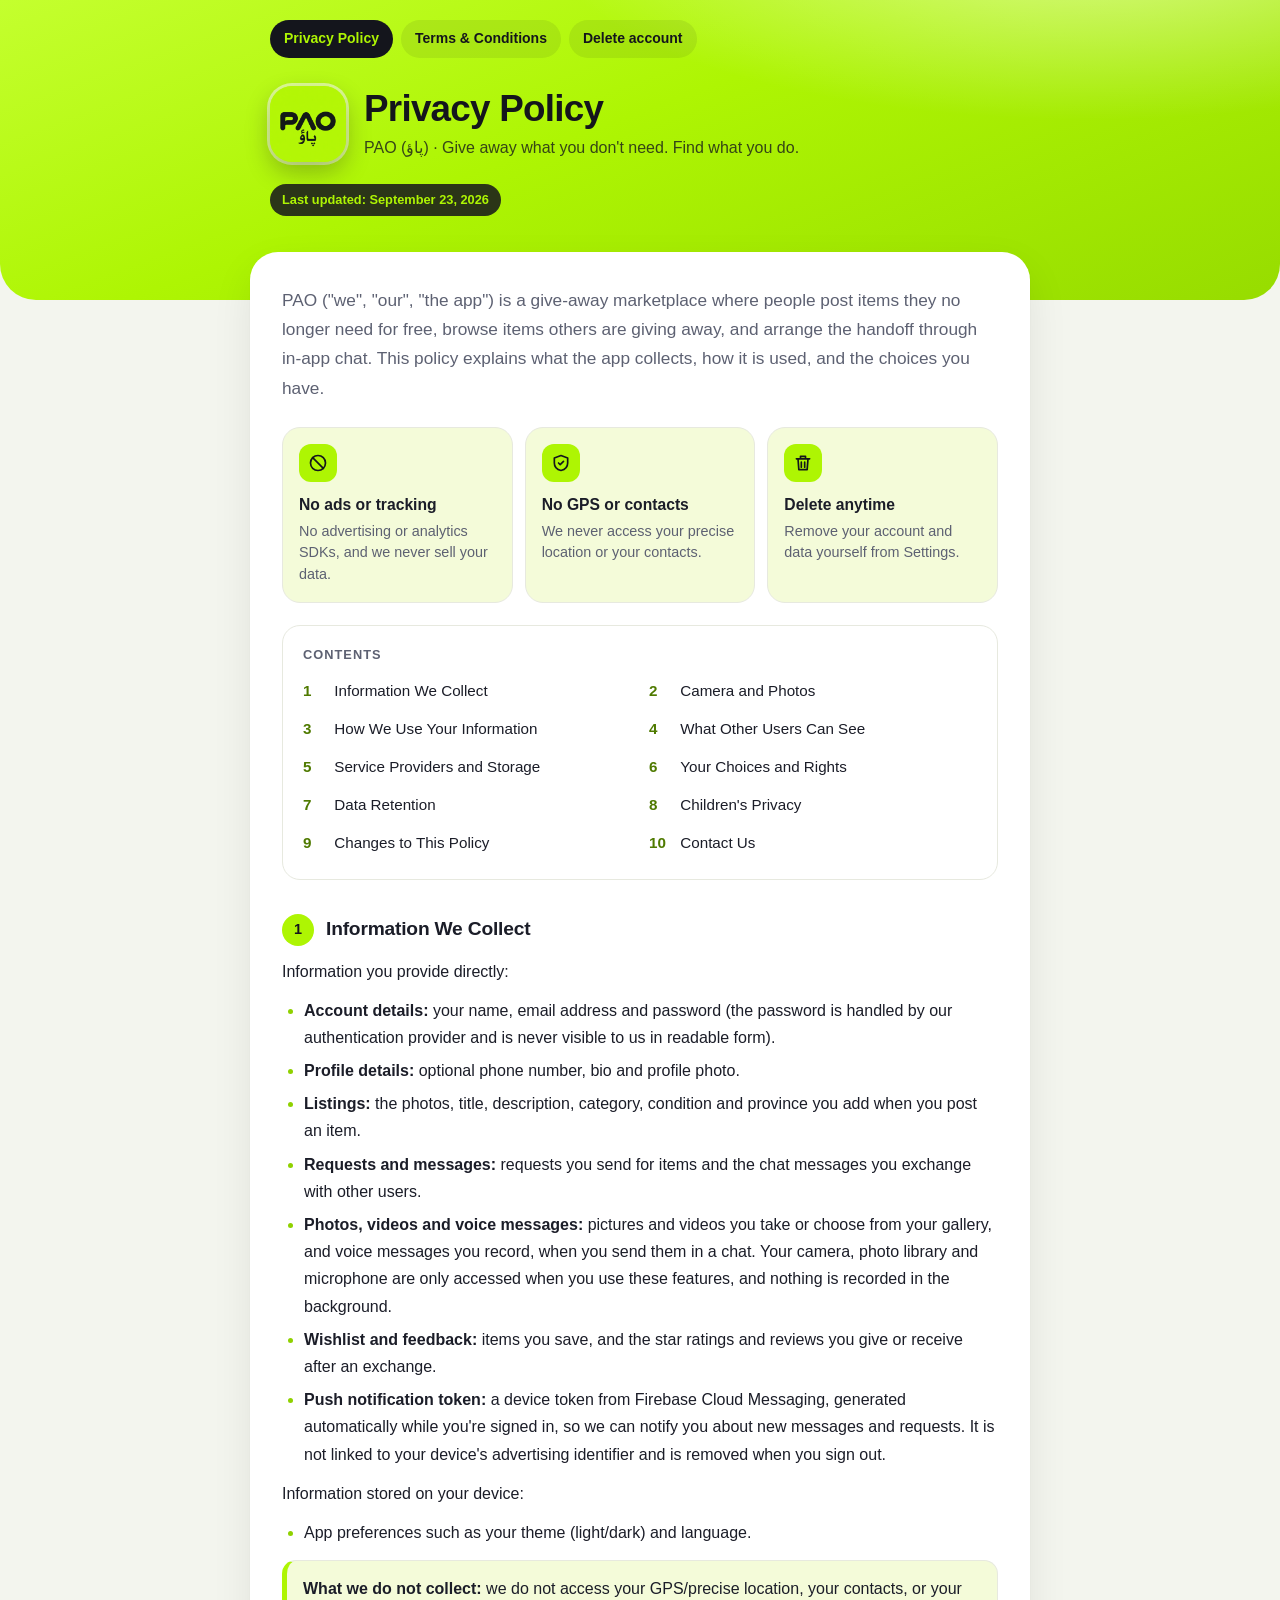
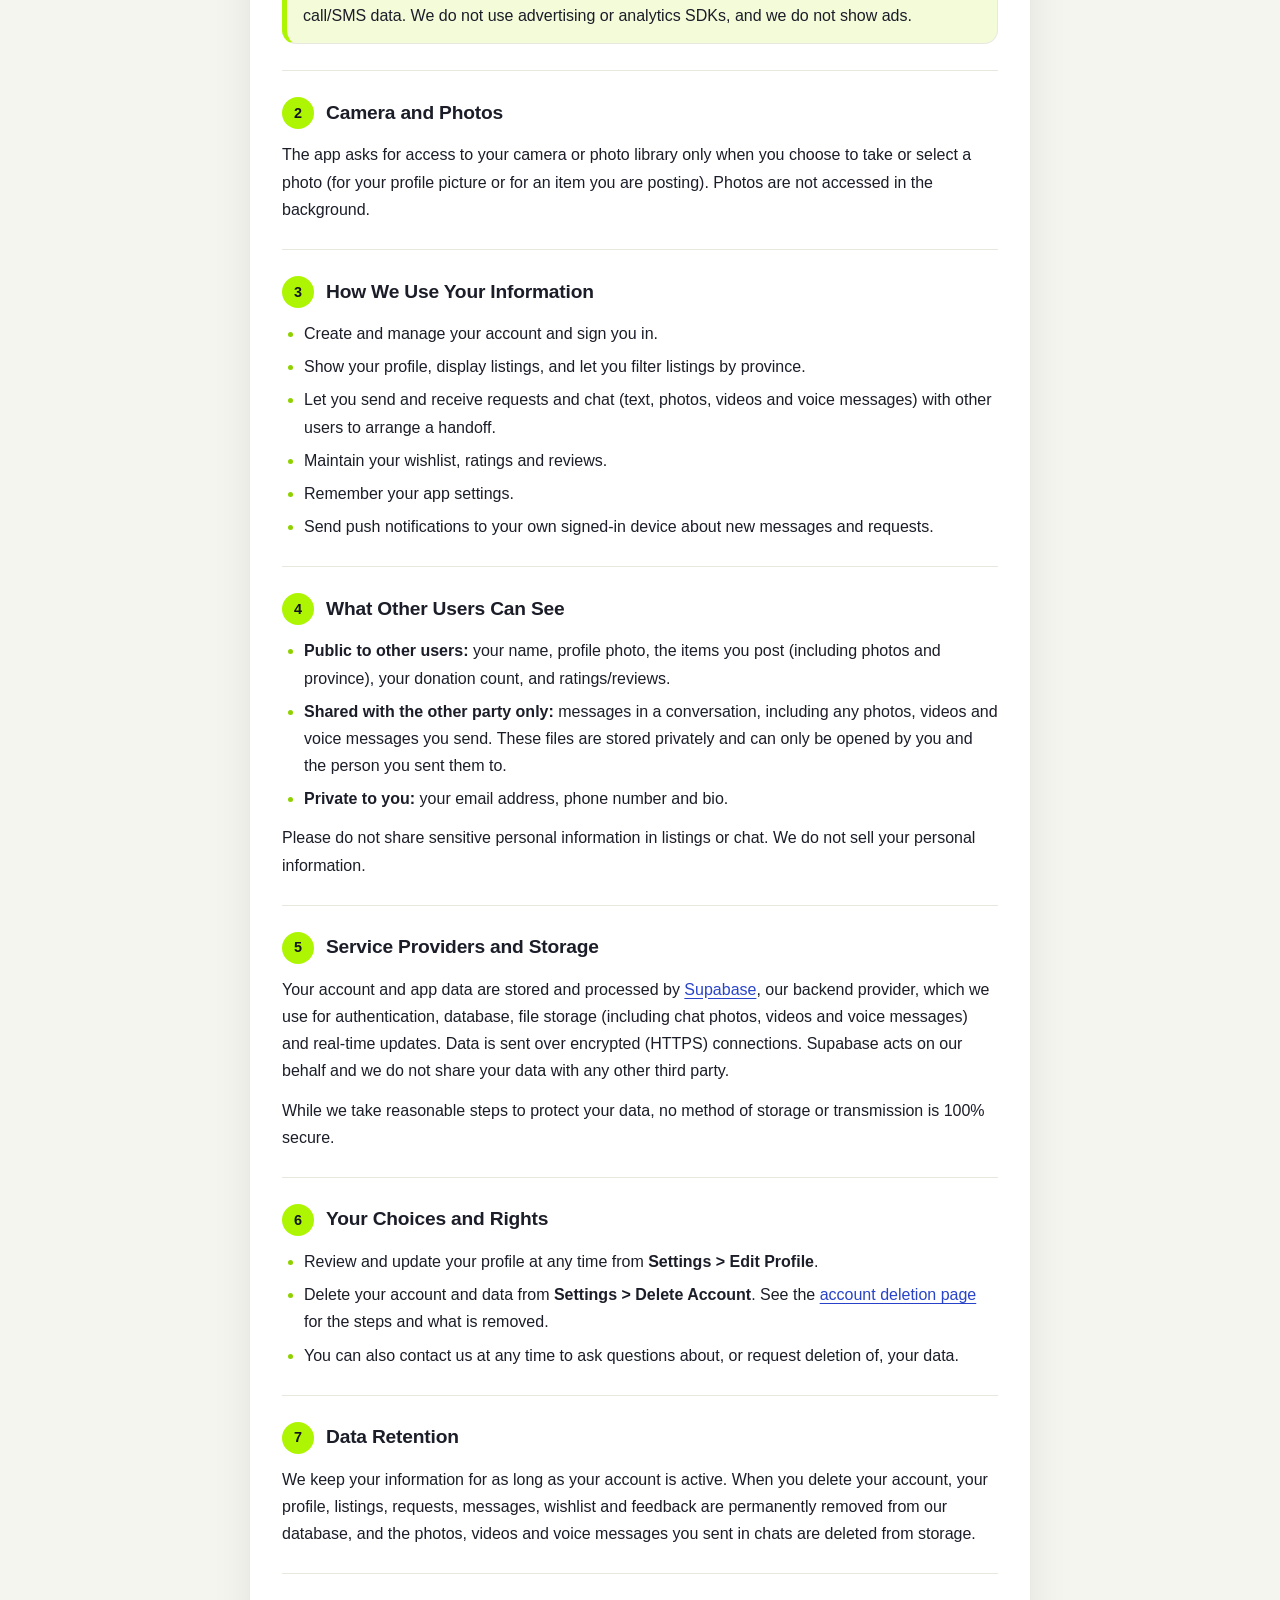
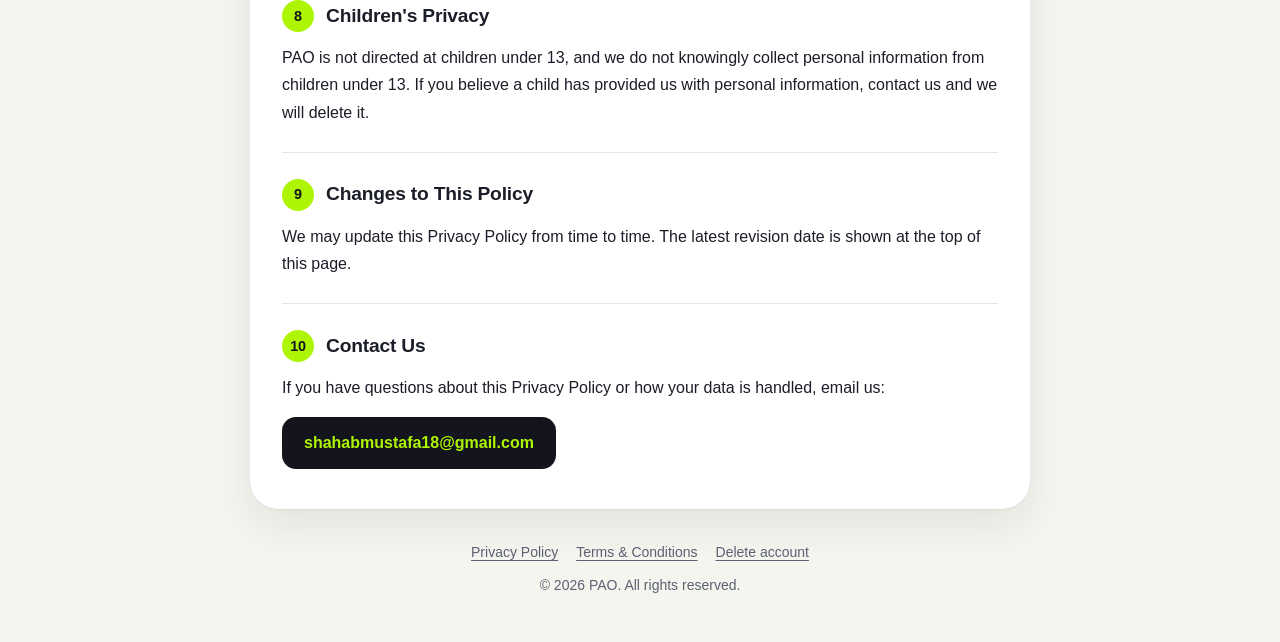
==== commit 20e0d4e8: "Add photo, video and voice messages to chat - Send photos (camera/gallery), videos and hold-to-recor" ====
--- a/docs/privacy_policy.html
+++ b/docs/privacy_policy.html
@@ -25,7 +25,7 @@
         <p class="sub">PAO (پاؤ) &middot; Give away what you don't need. Find what you do.</p>
       </div>
     </div>
-    <span class="badge">Last updated: September 18, 2026</span>
+    <span class="badge">Last updated: September 23, 2026</span>
   </div>
 </header>
 
@@ -78,6 +78,7 @@
       <li><strong>Profile details:</strong> optional phone number, bio and profile photo.</li>
       <li><strong>Listings:</strong> the photos, title, description, category, condition and province you add when you post an item.</li>
       <li><strong>Requests and messages:</strong> requests you send for items and the chat messages you exchange with other users.</li>
+      <li><strong>Photos, videos and voice messages:</strong> pictures and videos you take or choose from your gallery, and voice messages you record, when you send them in a chat. Your camera, photo library and microphone are only accessed when you use these features, and nothing is recorded in the background.</li>
       <li><strong>Wishlist and feedback:</strong> items you save, and the star ratings and reviews you give or receive after an exchange.</li>
       <li><strong>Push notification token:</strong> a device token from Firebase Cloud Messaging, generated automatically while you're signed in, so we can notify you about new messages and requests. It is not linked to your device's advertising identifier and is removed when you sign out.</li>
     </ul>
@@ -104,7 +105,7 @@
     <ul>
       <li>Create and manage your account and sign you in.</li>
       <li>Show your profile, display listings, and let you filter listings by province.</li>
-      <li>Let you send and receive requests and chat with other users to arrange a handoff.</li>
+      <li>Let you send and receive requests and chat (text, photos, videos and voice messages) with other users to arrange a handoff.</li>
       <li>Maintain your wishlist, ratings and reviews.</li>
       <li>Remember your app settings.</li>
       <li>Send push notifications to your own signed-in device about new messages and requests.</li>
@@ -115,7 +116,7 @@
     <h2><span class="n">4</span>What Other Users Can See</h2>
     <ul>
       <li><strong>Public to other users:</strong> your name, profile photo, the items you post (including photos and province), your donation count, and ratings/reviews.</li>
-      <li><strong>Shared with the other party only:</strong> messages in a request conversation.</li>
+      <li><strong>Shared with the other party only:</strong> messages in a conversation, including any photos, videos and voice messages you send. These files are stored privately and can only be opened by you and the person you sent them to.</li>
       <li><strong>Private to you:</strong> your email address, phone number and bio.</li>
     </ul>
     <p>Please do not share sensitive personal information in listings or chat. We do not sell your personal information.</p>
@@ -125,7 +126,7 @@
     <h2><span class="n">5</span>Service Providers and Storage</h2>
     <p>
       Your account and app data are stored and processed by <a href="https://supabase.com" rel="noopener">Supabase</a>,
-      our backend provider, which we use for authentication, database, file storage and real-time updates.
+      our backend provider, which we use for authentication, database, file storage (including chat photos, videos and voice messages) and real-time updates.
       Data is sent over encrypted (HTTPS) connections. Supabase acts on our behalf and we do not share your
       data with any other third party.
     </p>
@@ -146,7 +147,7 @@
     <h2><span class="n">7</span>Data Retention</h2>
     <p>
       We keep your information for as long as your account is active. When you delete your account, your profile,
-      listings, requests, messages, wishlist and feedback are permanently removed from our database.
+      listings, requests, messages, wishlist and feedback are permanently removed from our database, and the photos, videos and voice messages you sent in chats are deleted from storage.
     </p>
   </section>
 
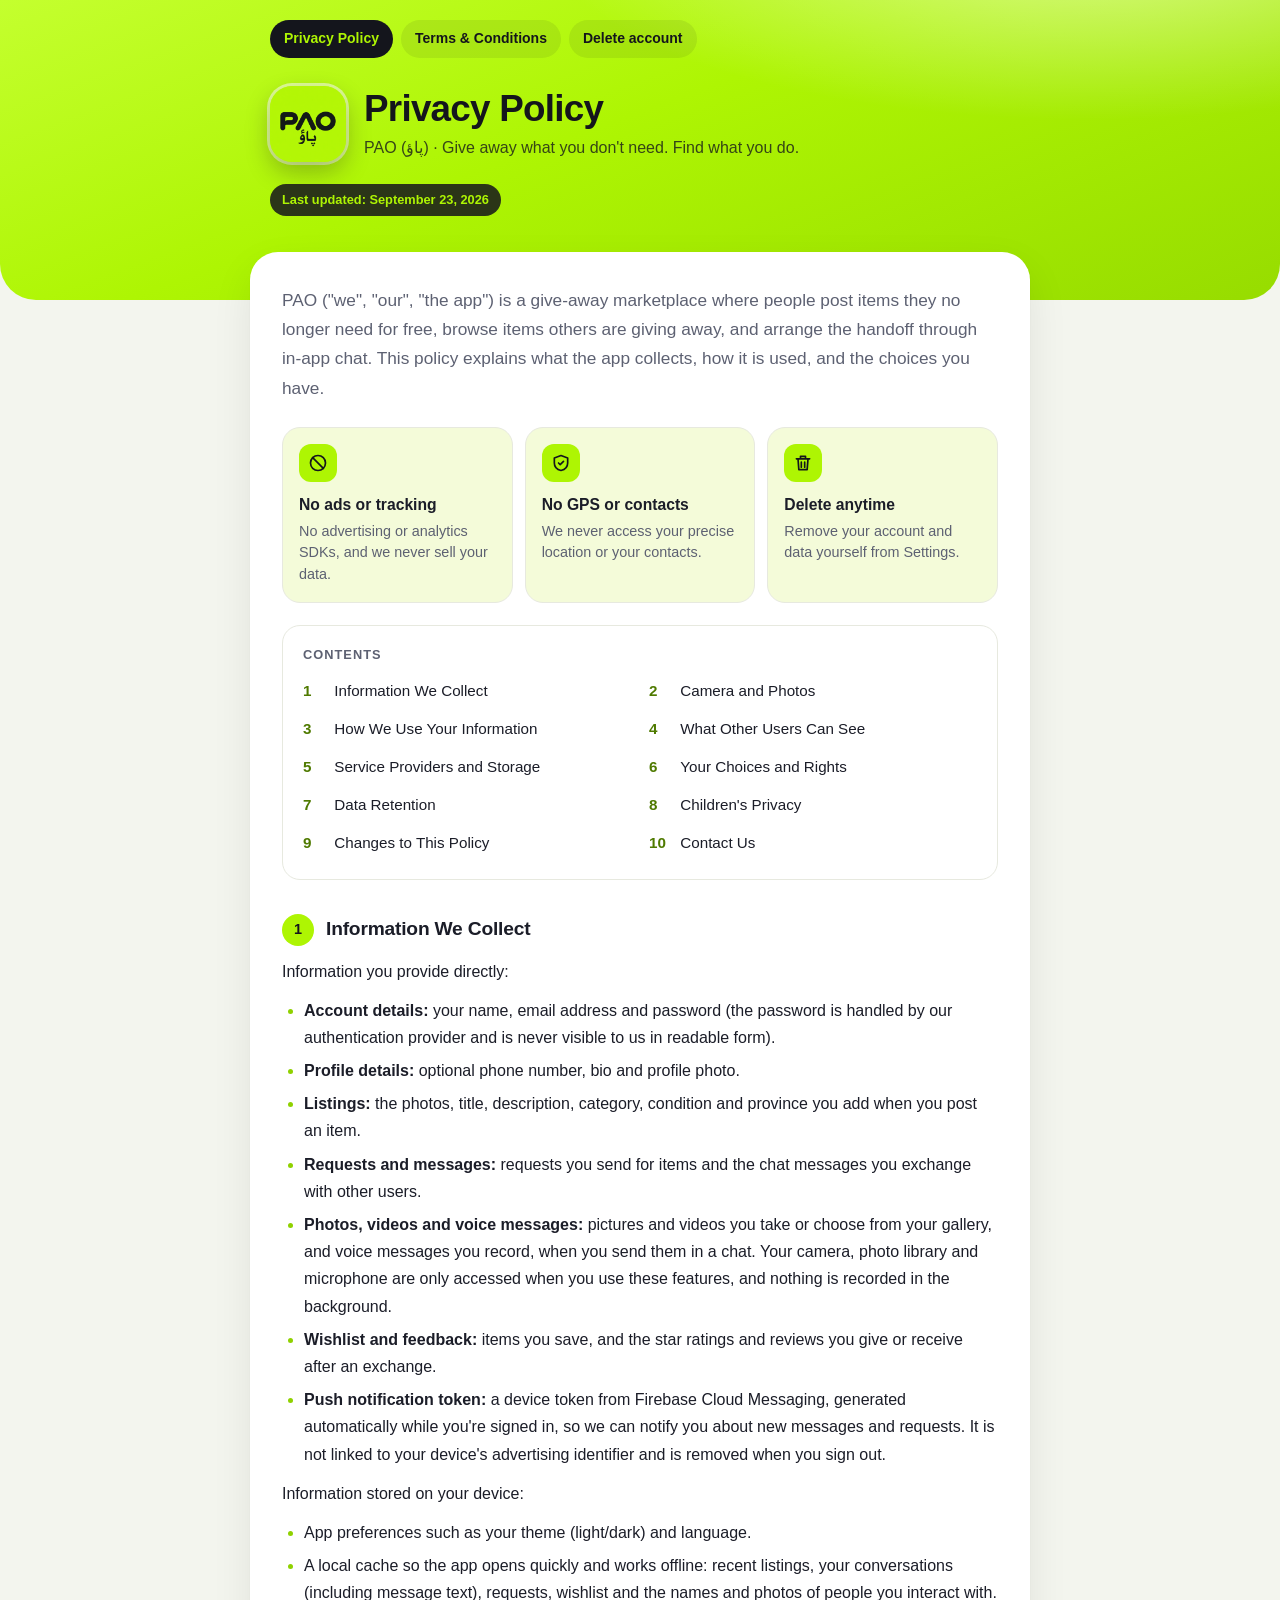
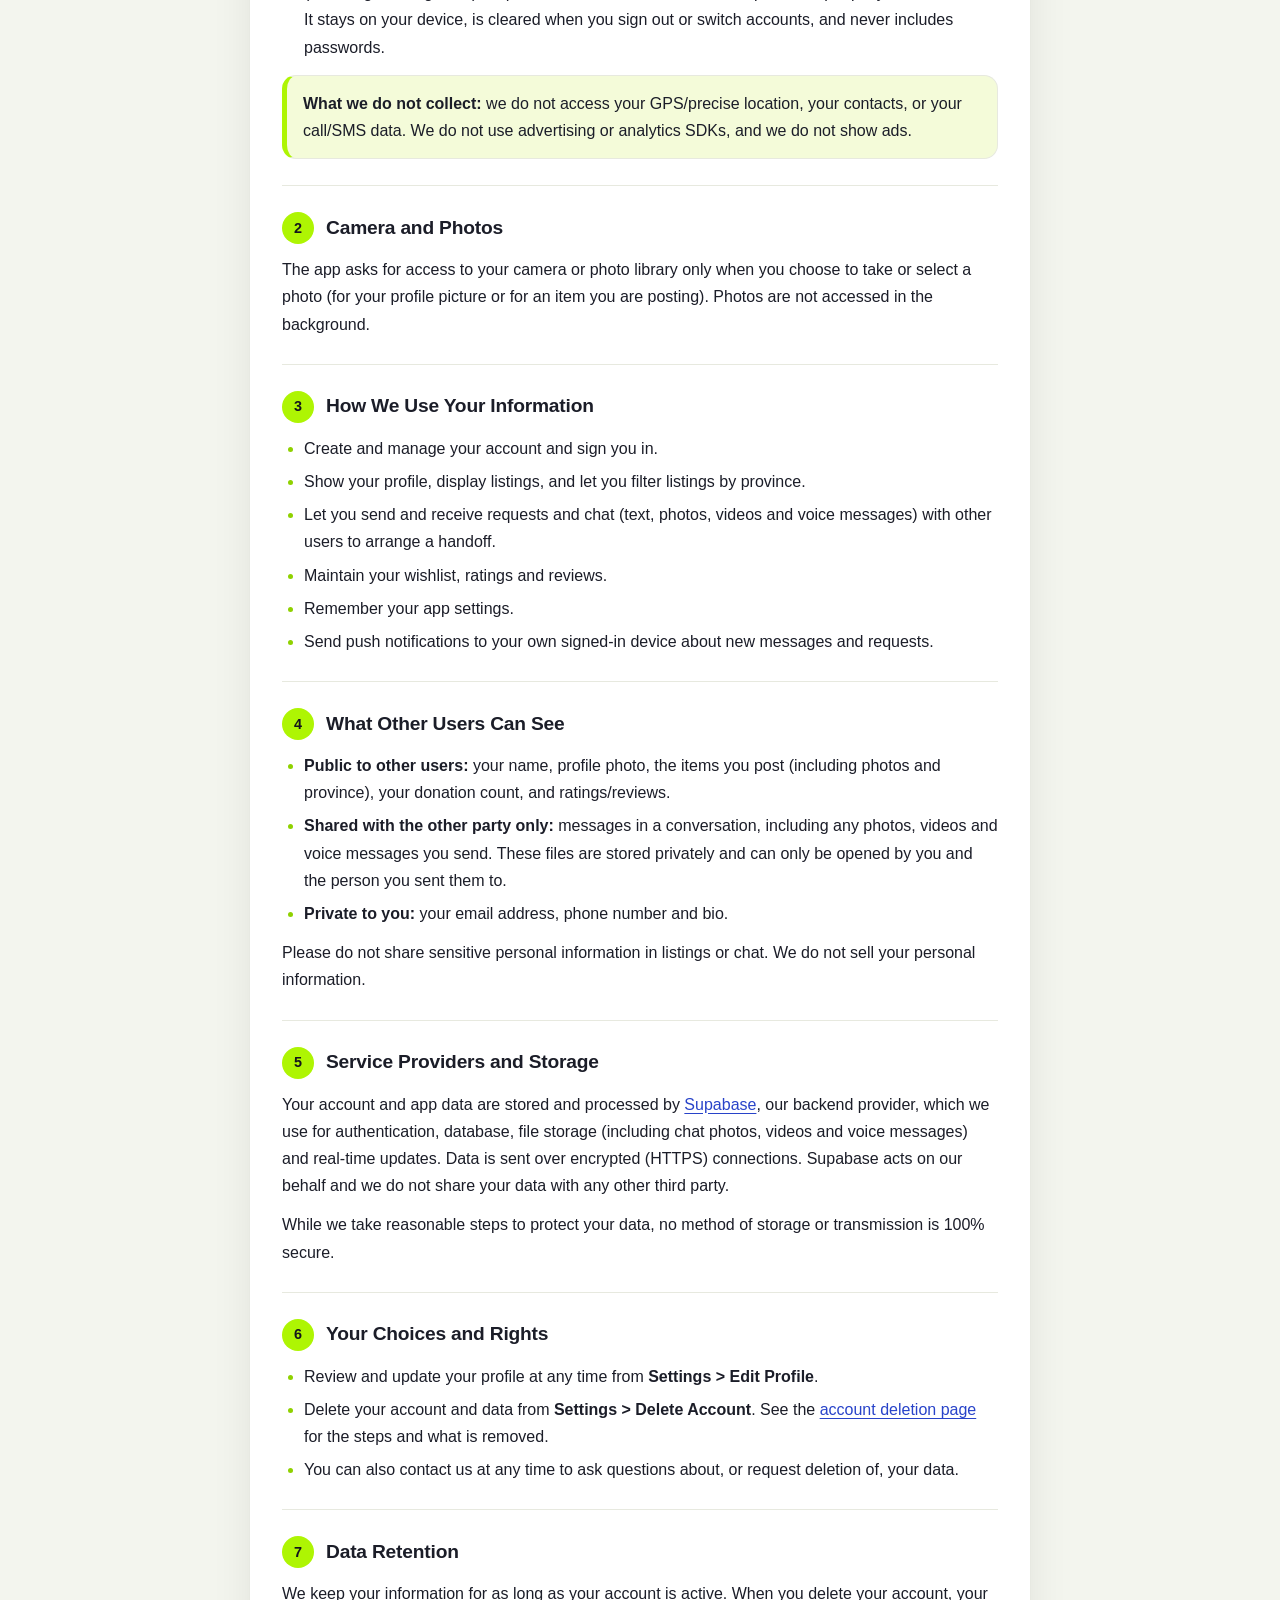
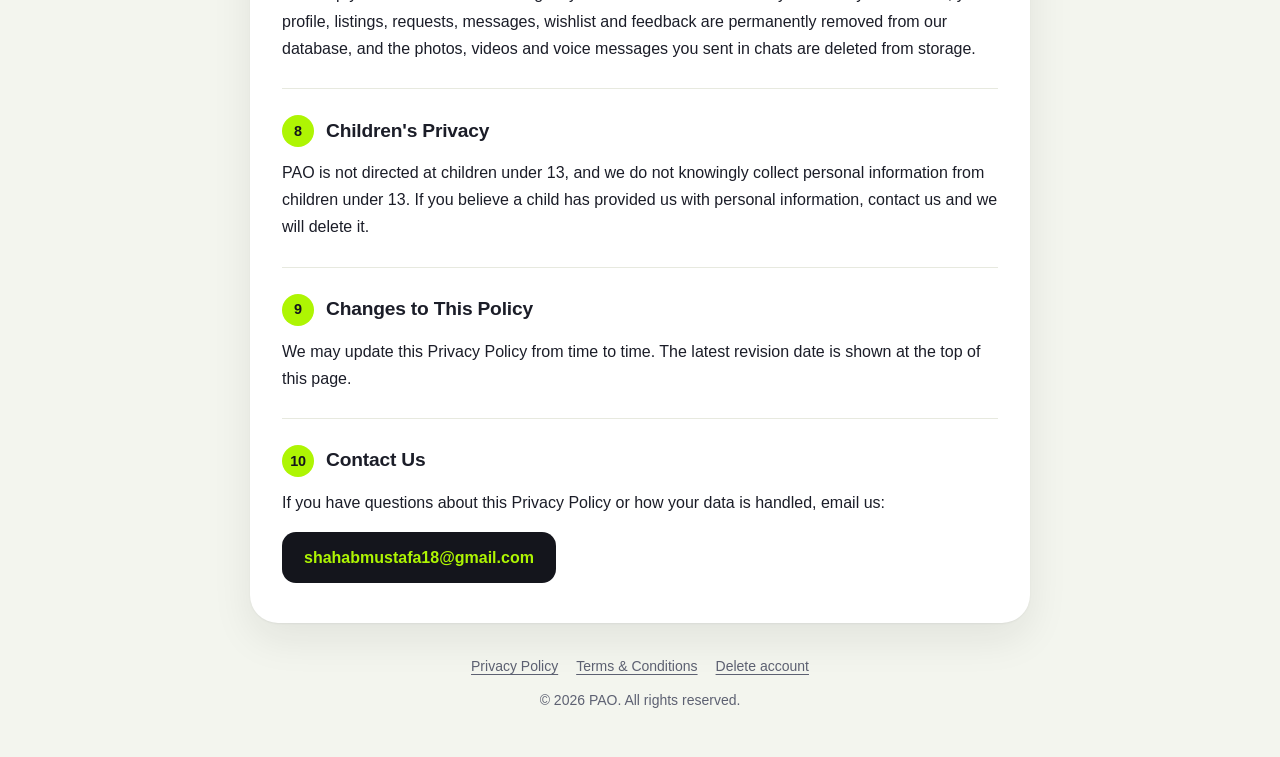
==== commit 6d69ad5f: "Add donors tab, chat request cards, media compression and Hive caching - Donors tab (top 10) replace" ====
--- a/docs/privacy_policy.html
+++ b/docs/privacy_policy.html
@@ -85,6 +85,7 @@
     <p>Information stored on your device:</p>
     <ul>
       <li>App preferences such as your theme (light/dark) and language.</li>
+      <li>A local cache so the app opens quickly and works offline: recent listings, your conversations (including message text), requests, wishlist and the names and photos of people you interact with. It stays on your device, is cleared when you sign out or switch accounts, and never includes passwords.</li>
     </ul>
     <div class="callout">
       <strong>What we do not collect:</strong> we do not access your GPS/precise location, your contacts,
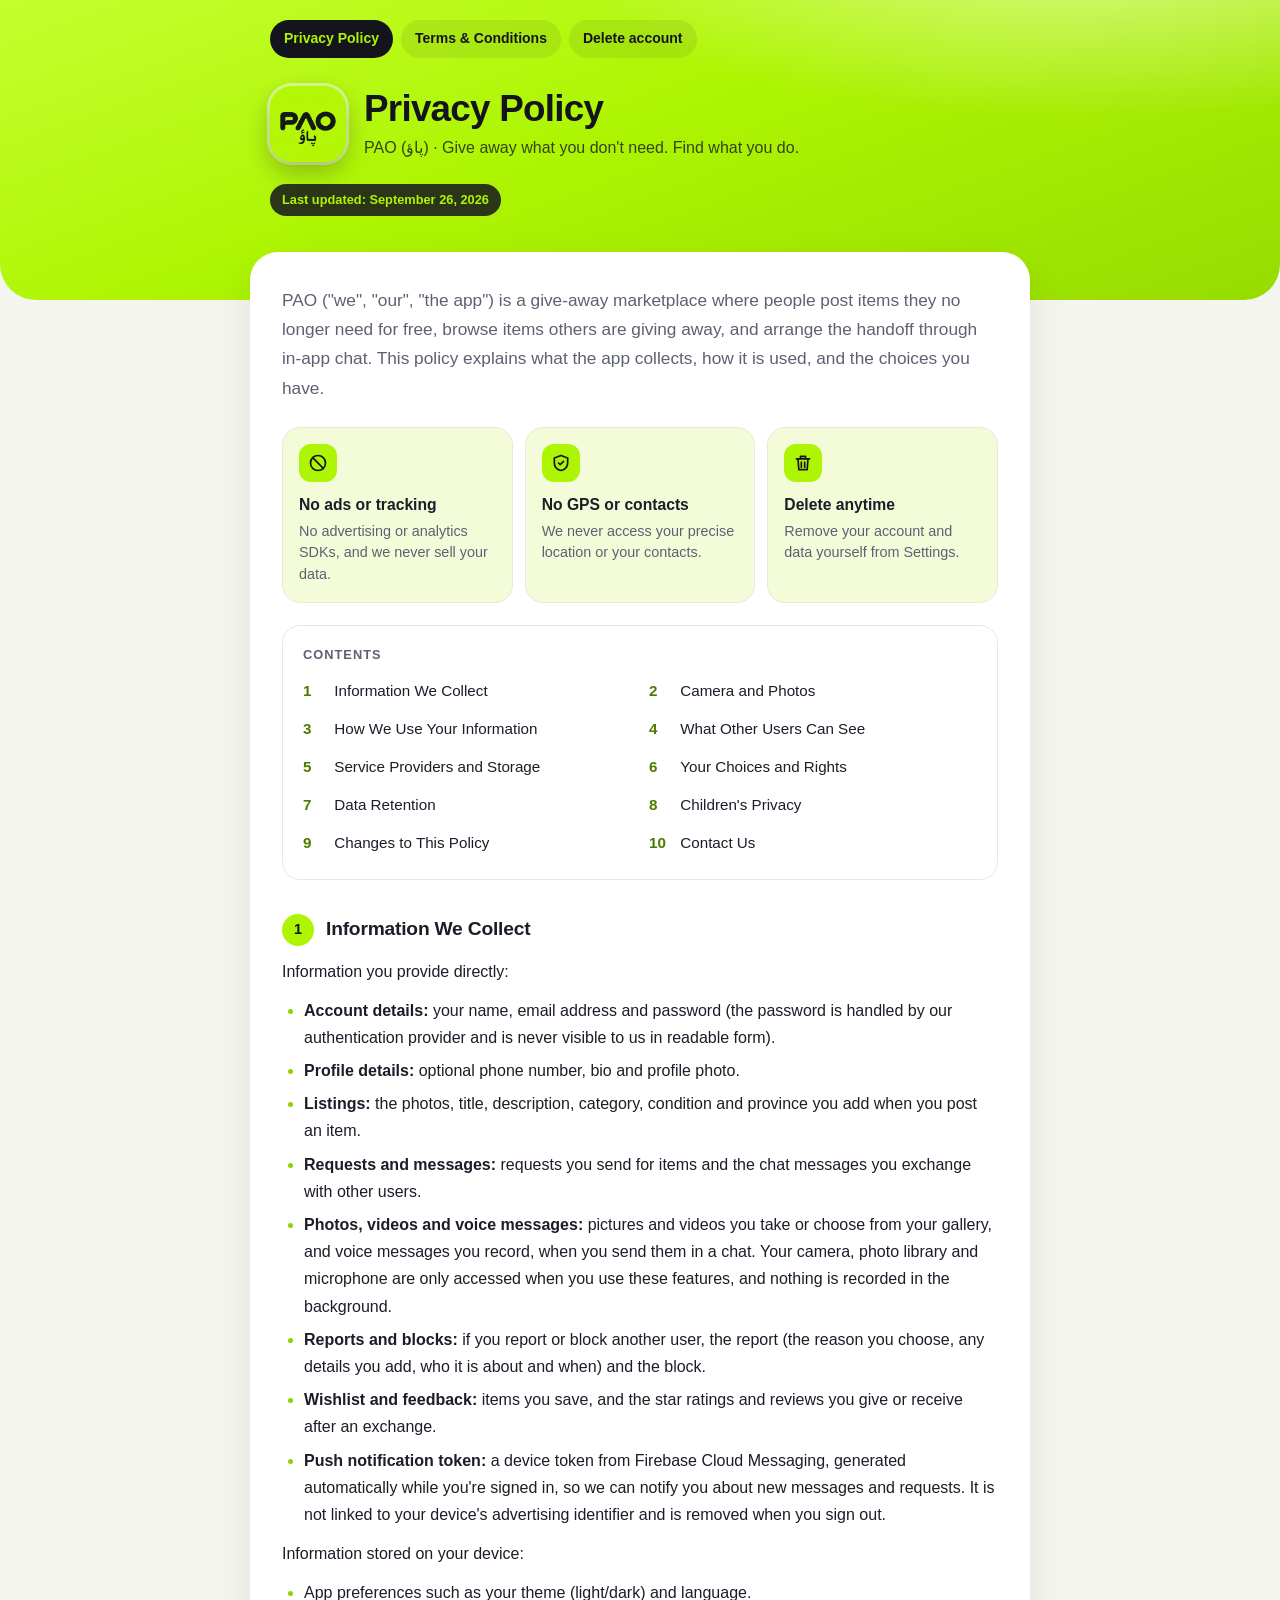
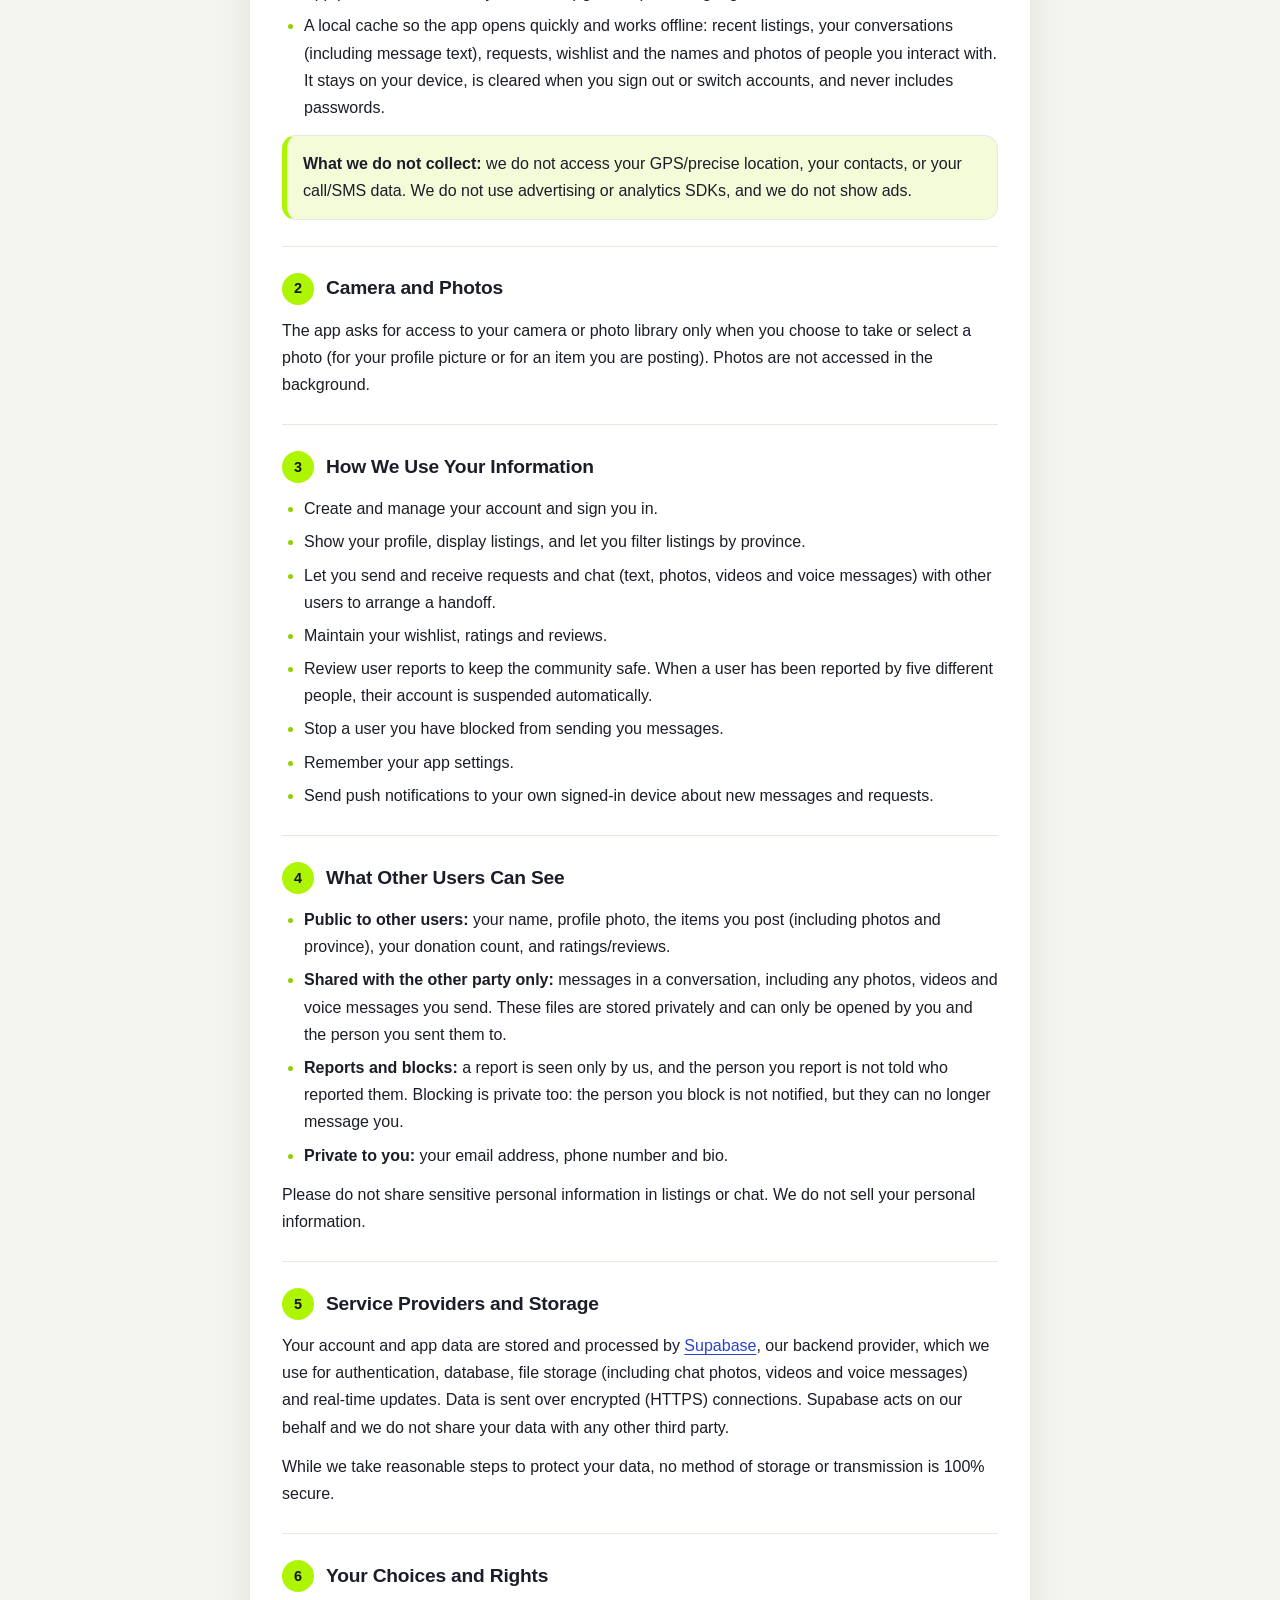
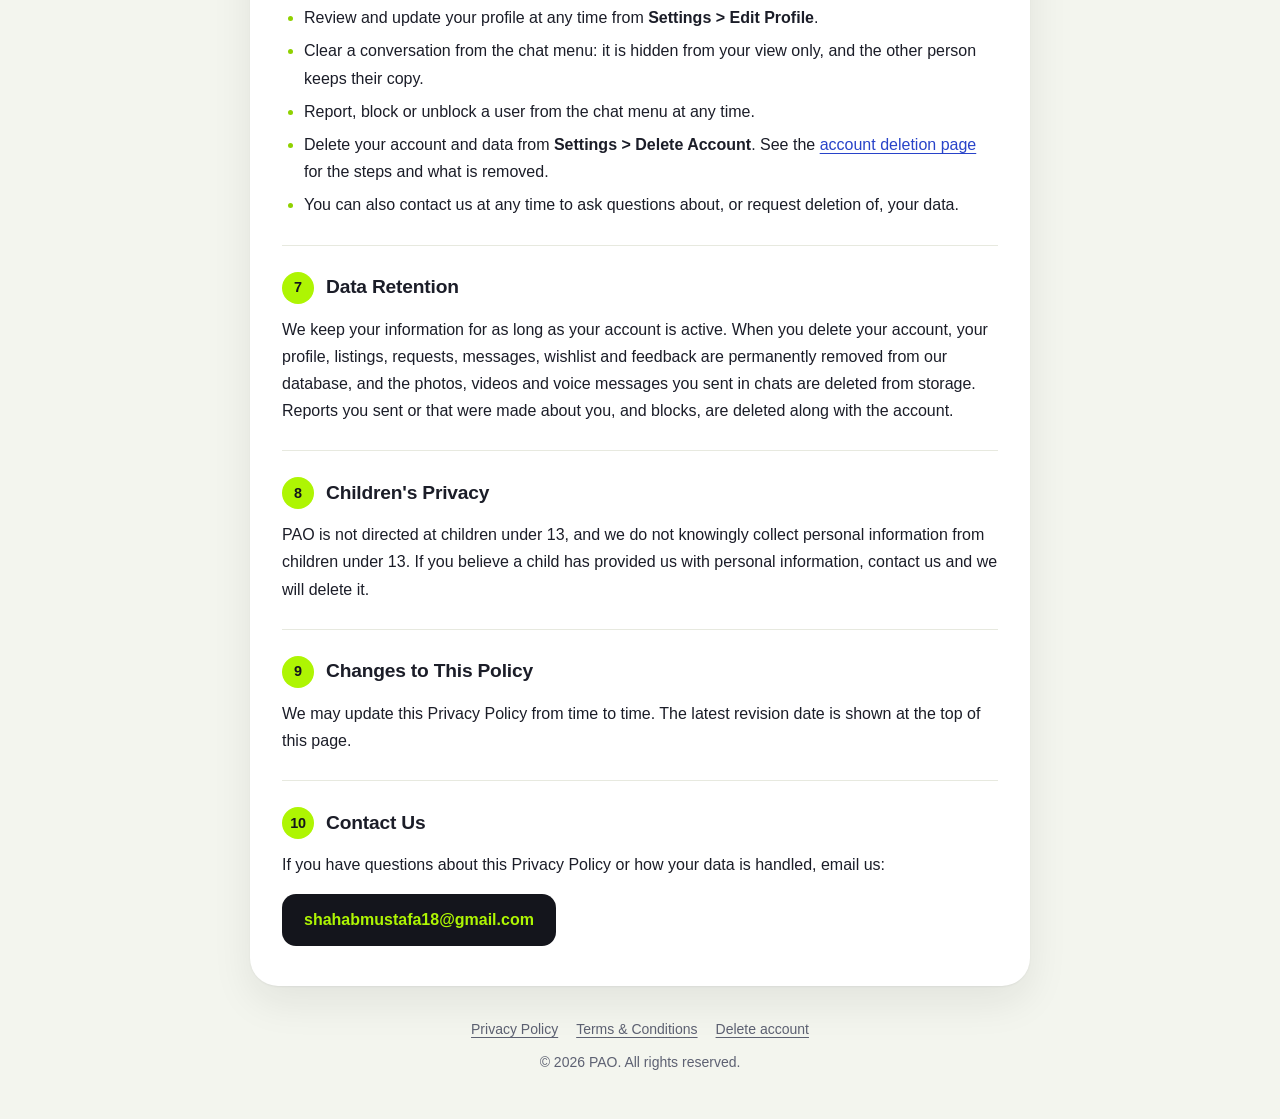
==== commit caa568f6: "Add onboarding, chat safety, offline chat media and privacy policy update - Concentric-transition on" ====
--- a/docs/privacy_policy.html
+++ b/docs/privacy_policy.html
@@ -25,7 +25,7 @@
         <p class="sub">PAO (پاؤ) &middot; Give away what you don't need. Find what you do.</p>
       </div>
     </div>
-    <span class="badge">Last updated: September 23, 2026</span>
+    <span class="badge">Last updated: September 26, 2026</span>
   </div>
 </header>
 
@@ -79,6 +79,7 @@
       <li><strong>Listings:</strong> the photos, title, description, category, condition and province you add when you post an item.</li>
       <li><strong>Requests and messages:</strong> requests you send for items and the chat messages you exchange with other users.</li>
       <li><strong>Photos, videos and voice messages:</strong> pictures and videos you take or choose from your gallery, and voice messages you record, when you send them in a chat. Your camera, photo library and microphone are only accessed when you use these features, and nothing is recorded in the background.</li>
+      <li><strong>Reports and blocks:</strong> if you report or block another user, the report (the reason you choose, any details you add, who it is about and when) and the block.</li>
       <li><strong>Wishlist and feedback:</strong> items you save, and the star ratings and reviews you give or receive after an exchange.</li>
       <li><strong>Push notification token:</strong> a device token from Firebase Cloud Messaging, generated automatically while you're signed in, so we can notify you about new messages and requests. It is not linked to your device's advertising identifier and is removed when you sign out.</li>
     </ul>
@@ -108,6 +109,8 @@
       <li>Show your profile, display listings, and let you filter listings by province.</li>
       <li>Let you send and receive requests and chat (text, photos, videos and voice messages) with other users to arrange a handoff.</li>
       <li>Maintain your wishlist, ratings and reviews.</li>
+      <li>Review user reports to keep the community safe. When a user has been reported by five different people, their account is suspended automatically.</li>
+      <li>Stop a user you have blocked from sending you messages.</li>
       <li>Remember your app settings.</li>
       <li>Send push notifications to your own signed-in device about new messages and requests.</li>
     </ul>
@@ -118,6 +121,7 @@
     <ul>
       <li><strong>Public to other users:</strong> your name, profile photo, the items you post (including photos and province), your donation count, and ratings/reviews.</li>
       <li><strong>Shared with the other party only:</strong> messages in a conversation, including any photos, videos and voice messages you send. These files are stored privately and can only be opened by you and the person you sent them to.</li>
+      <li><strong>Reports and blocks:</strong> a report is seen only by us, and the person you report is not told who reported them. Blocking is private too: the person you block is not notified, but they can no longer message you.</li>
       <li><strong>Private to you:</strong> your email address, phone number and bio.</li>
     </ul>
     <p>Please do not share sensitive personal information in listings or chat. We do not sell your personal information.</p>
@@ -138,6 +142,8 @@
     <h2><span class="n">6</span>Your Choices and Rights</h2>
     <ul>
       <li>Review and update your profile at any time from <strong>Settings &gt; Edit Profile</strong>.</li>
+      <li>Clear a conversation from the chat menu: it is hidden from your view only, and the other person keeps their copy.</li>
+      <li>Report, block or unblock a user from the chat menu at any time.</li>
       <li>Delete your account and data from <strong>Settings &gt; Delete Account</strong>. See the
         <a href="delete-account.html">account deletion page</a> for the steps and what is removed.</li>
       <li>You can also contact us at any time to ask questions about, or request deletion of, your data.</li>
@@ -148,7 +154,7 @@
     <h2><span class="n">7</span>Data Retention</h2>
     <p>
       We keep your information for as long as your account is active. When you delete your account, your profile,
-      listings, requests, messages, wishlist and feedback are permanently removed from our database, and the photos, videos and voice messages you sent in chats are deleted from storage.
+      listings, requests, messages, wishlist and feedback are permanently removed from our database, and the photos, videos and voice messages you sent in chats are deleted from storage. Reports you sent or that were made about you, and blocks, are deleted along with the account.
     </p>
   </section>
 
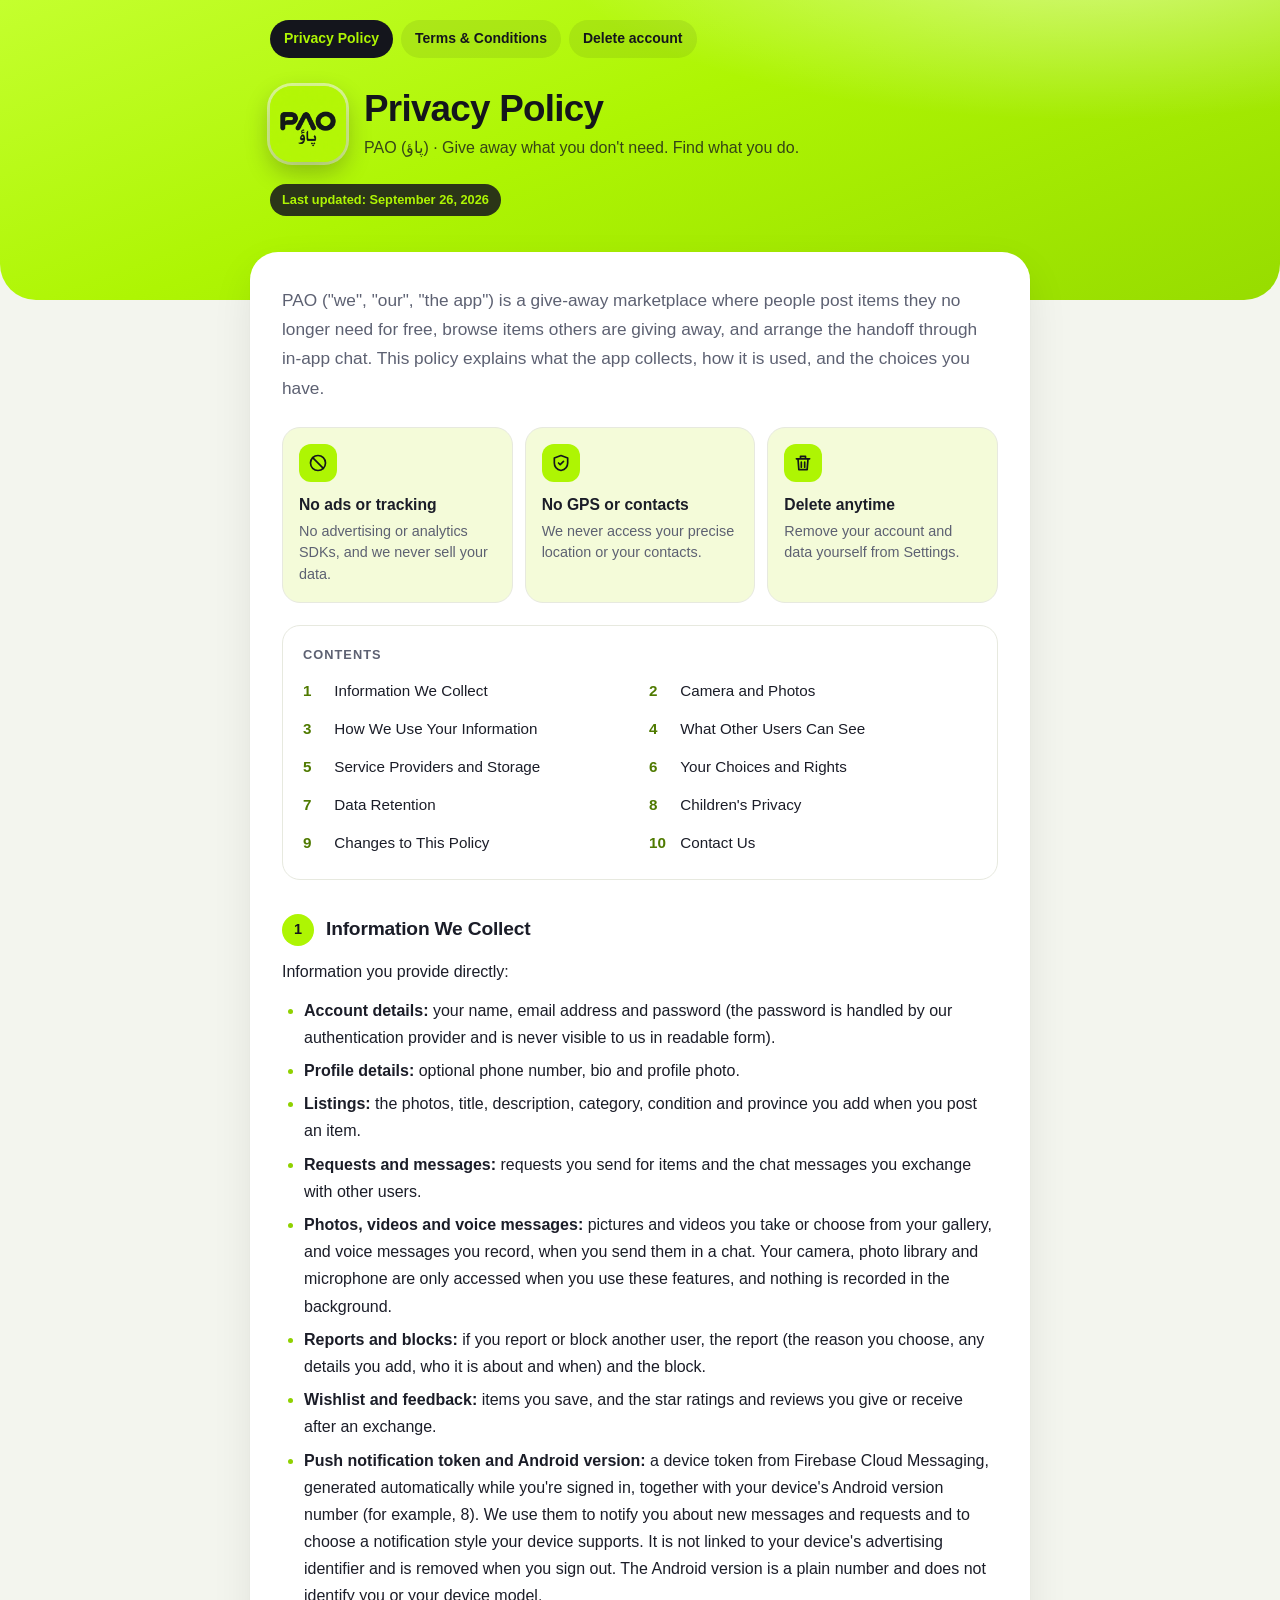
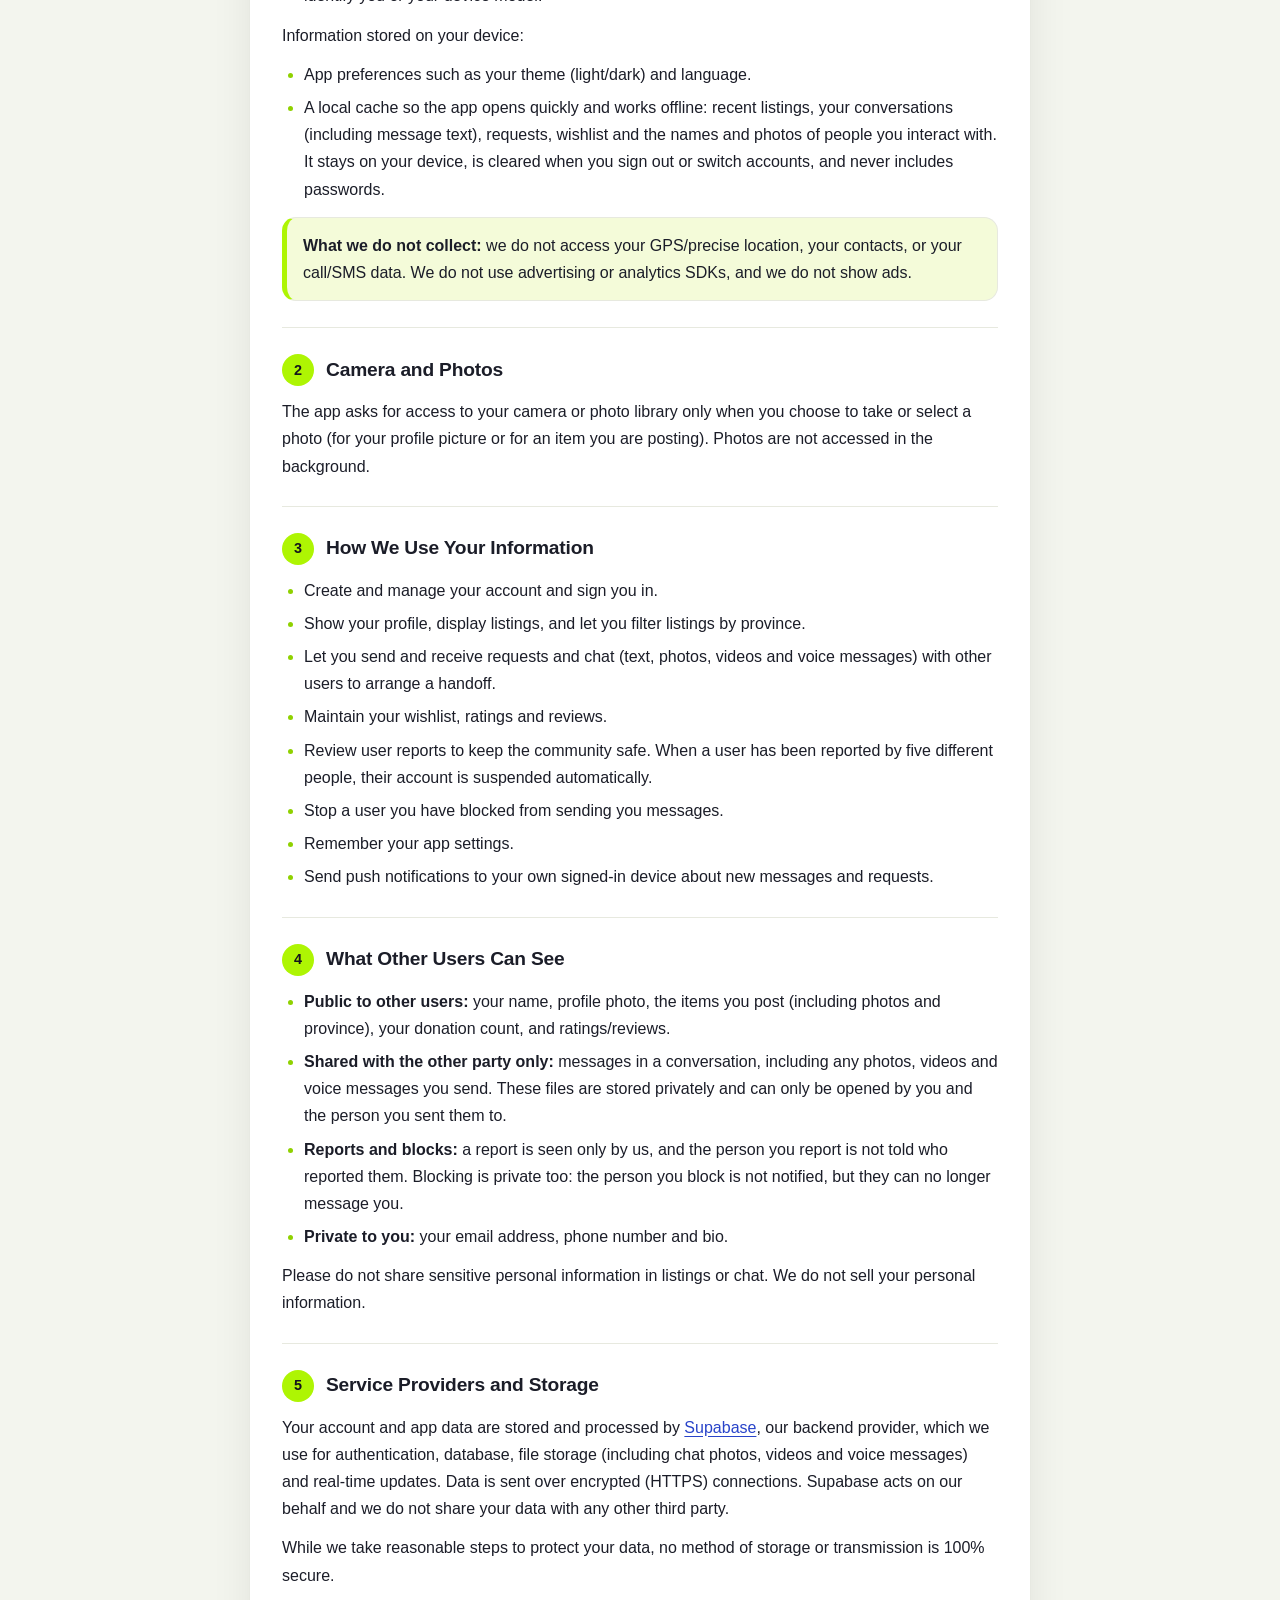
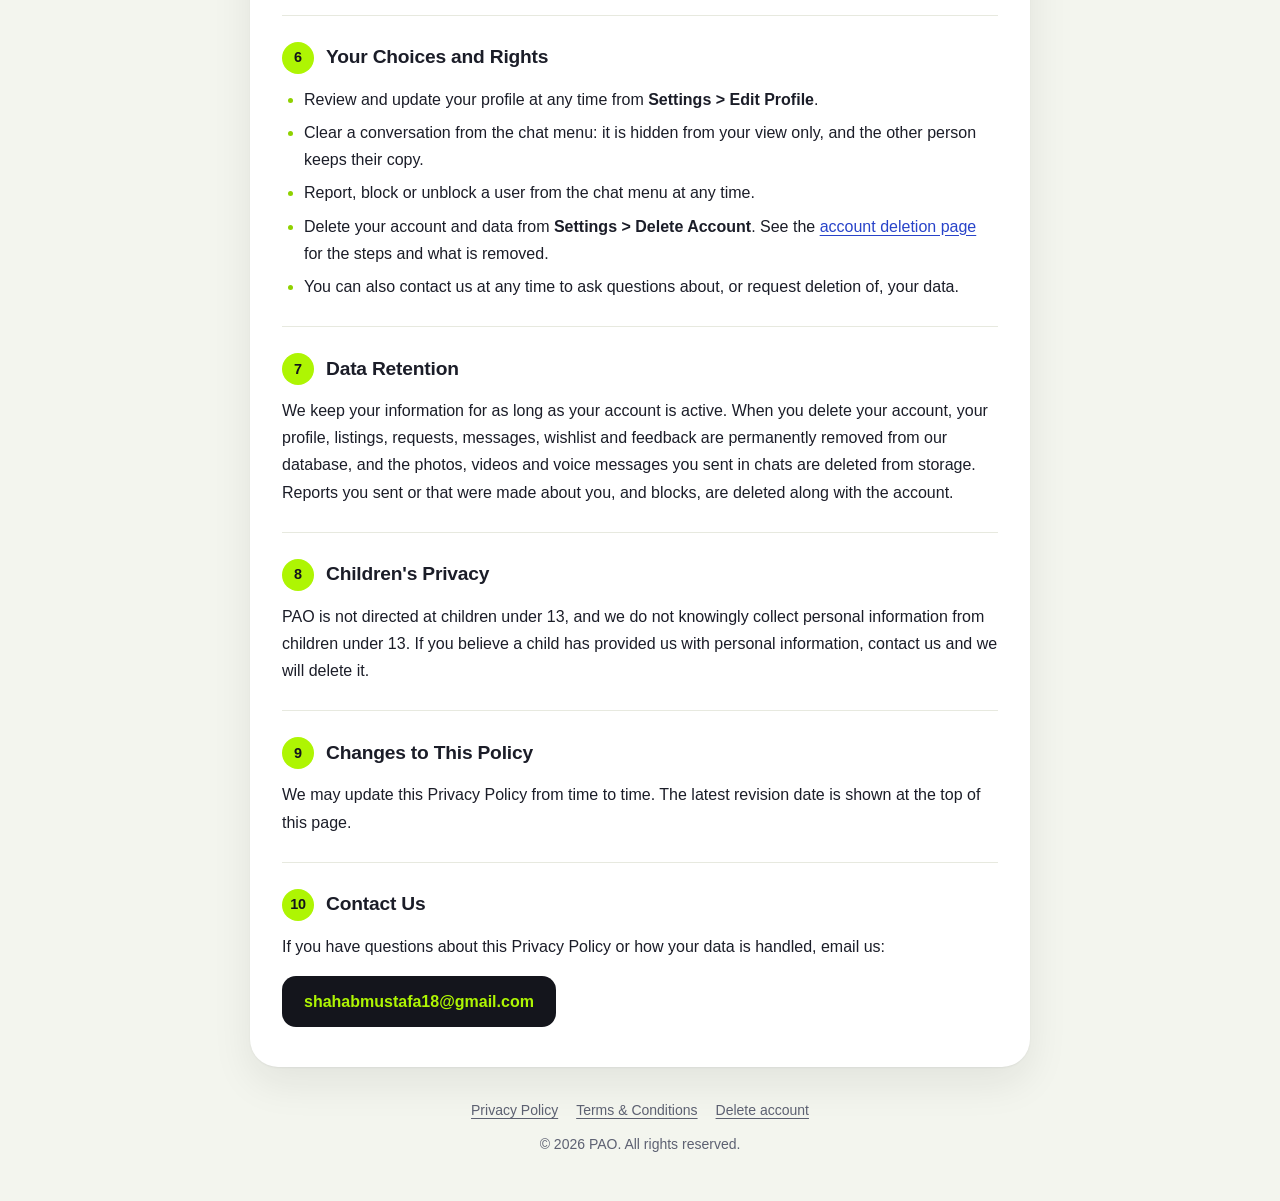
==== commit 330a707d: "Add About screen with version history, fix notification reply and old-Android push delivery Co-Autho" ====
--- a/docs/privacy_policy.html
+++ b/docs/privacy_policy.html
@@ -81,7 +81,7 @@
       <li><strong>Photos, videos and voice messages:</strong> pictures and videos you take or choose from your gallery, and voice messages you record, when you send them in a chat. Your camera, photo library and microphone are only accessed when you use these features, and nothing is recorded in the background.</li>
       <li><strong>Reports and blocks:</strong> if you report or block another user, the report (the reason you choose, any details you add, who it is about and when) and the block.</li>
       <li><strong>Wishlist and feedback:</strong> items you save, and the star ratings and reviews you give or receive after an exchange.</li>
-      <li><strong>Push notification token:</strong> a device token from Firebase Cloud Messaging, generated automatically while you're signed in, so we can notify you about new messages and requests. It is not linked to your device's advertising identifier and is removed when you sign out.</li>
+      <li><strong>Push notification token and Android version:</strong> a device token from Firebase Cloud Messaging, generated automatically while you're signed in, together with your device's Android version number (for example, 8). We use them to notify you about new messages and requests and to choose a notification style your device supports. It is not linked to your device's advertising identifier and is removed when you sign out. The Android version is a plain number and does not identify you or your device model.</li>
     </ul>
     <p>Information stored on your device:</p>
     <ul>
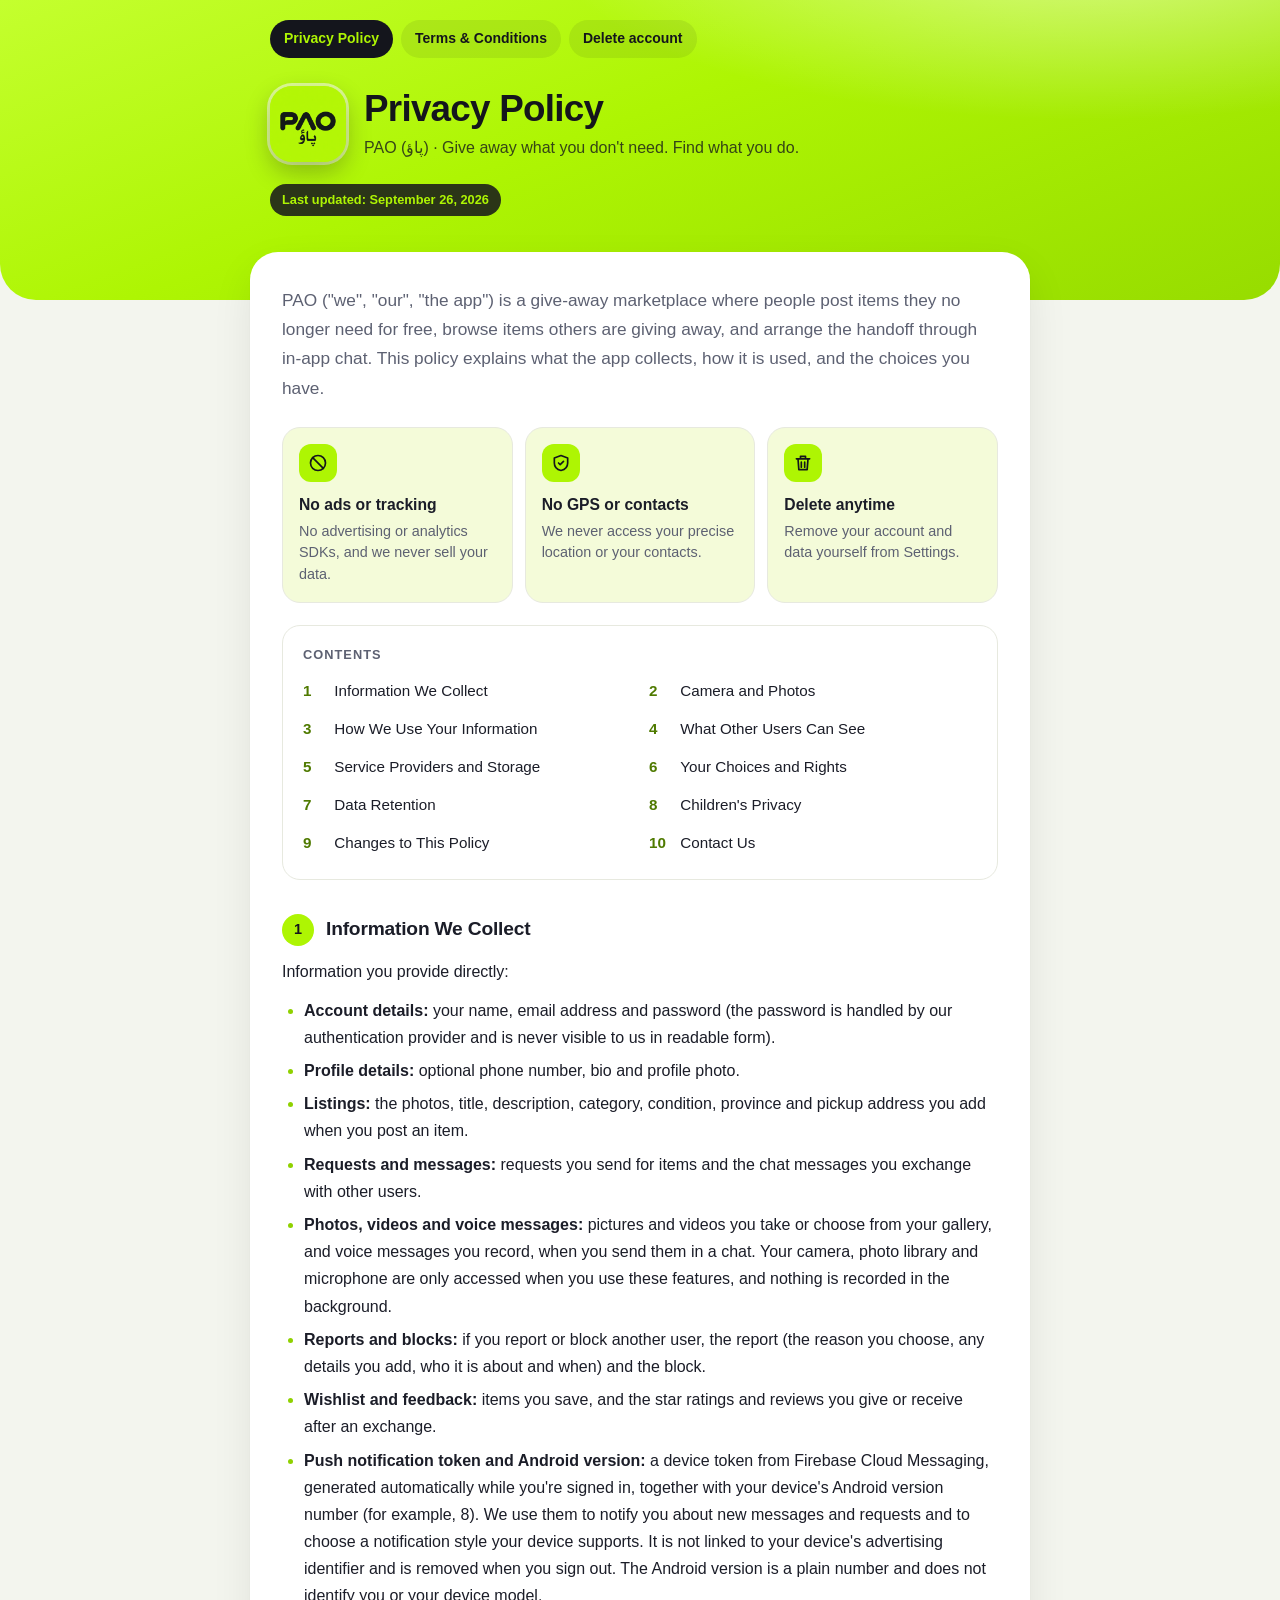
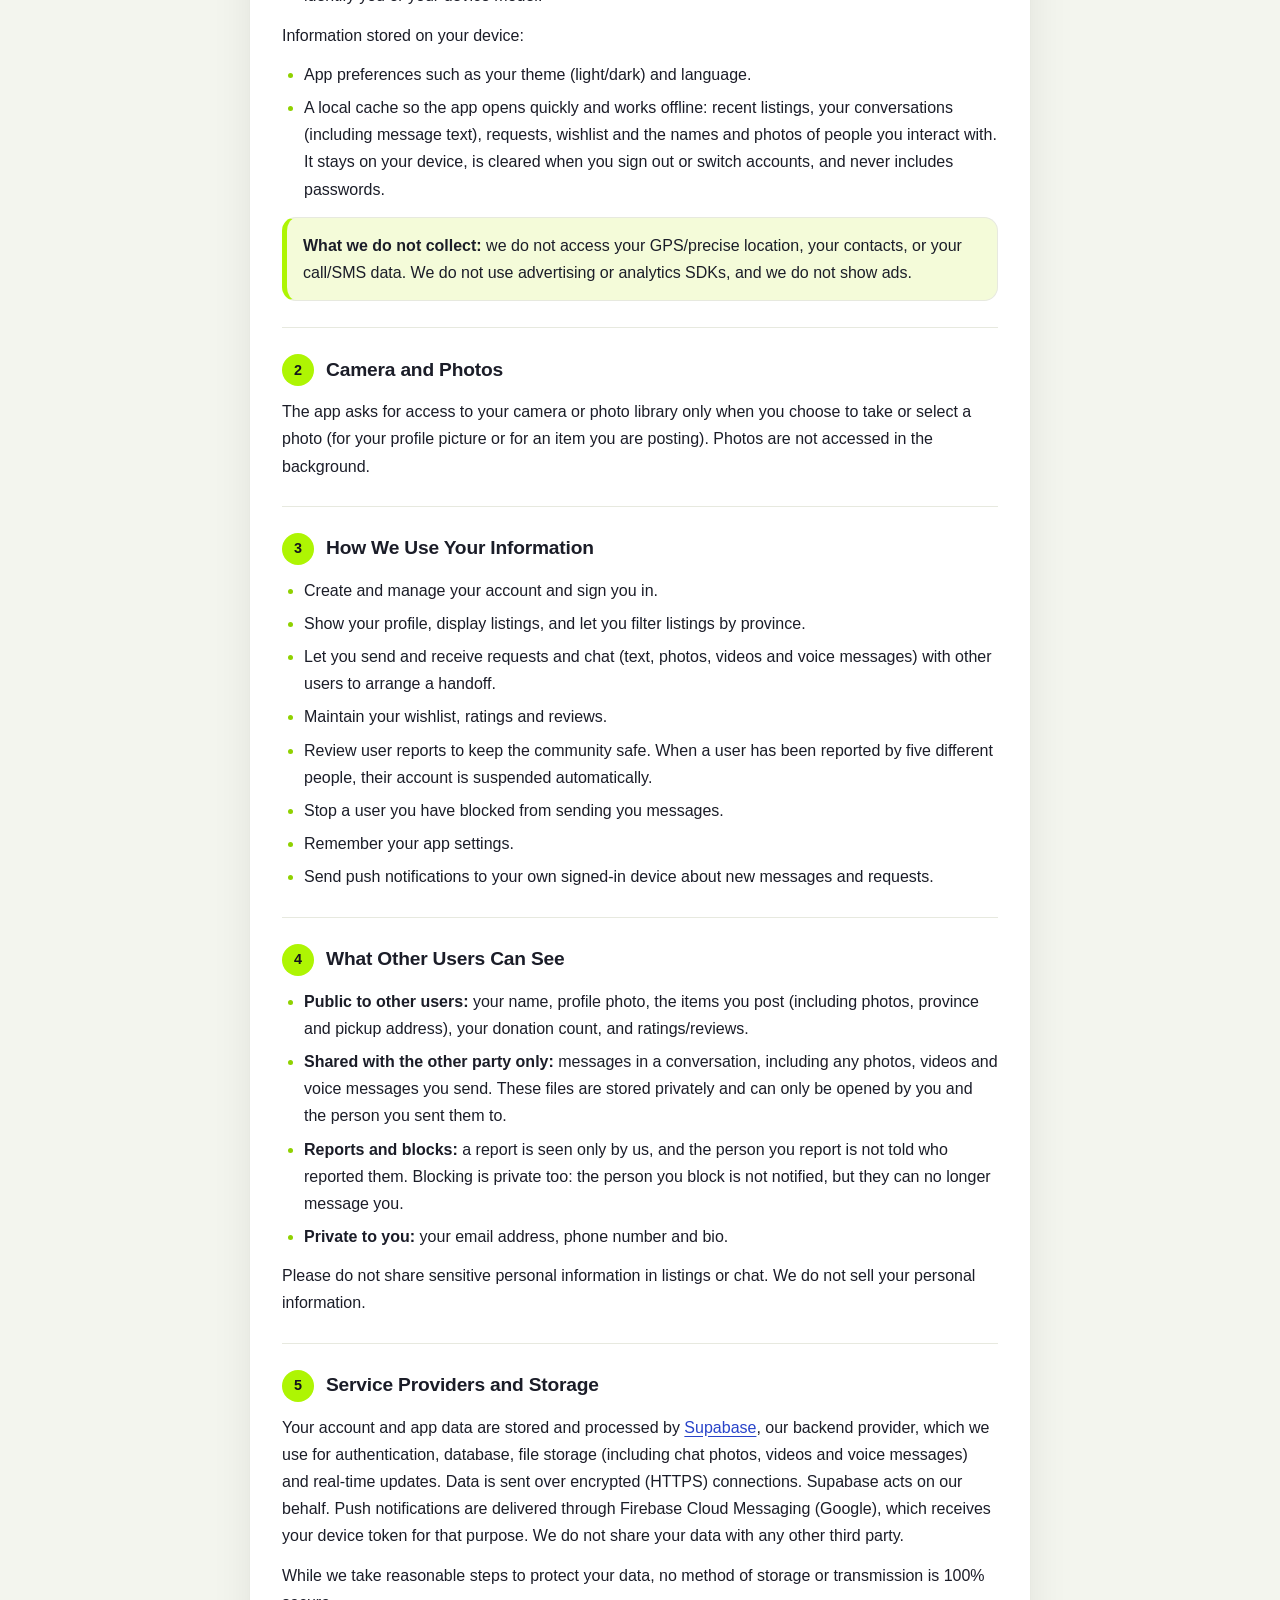
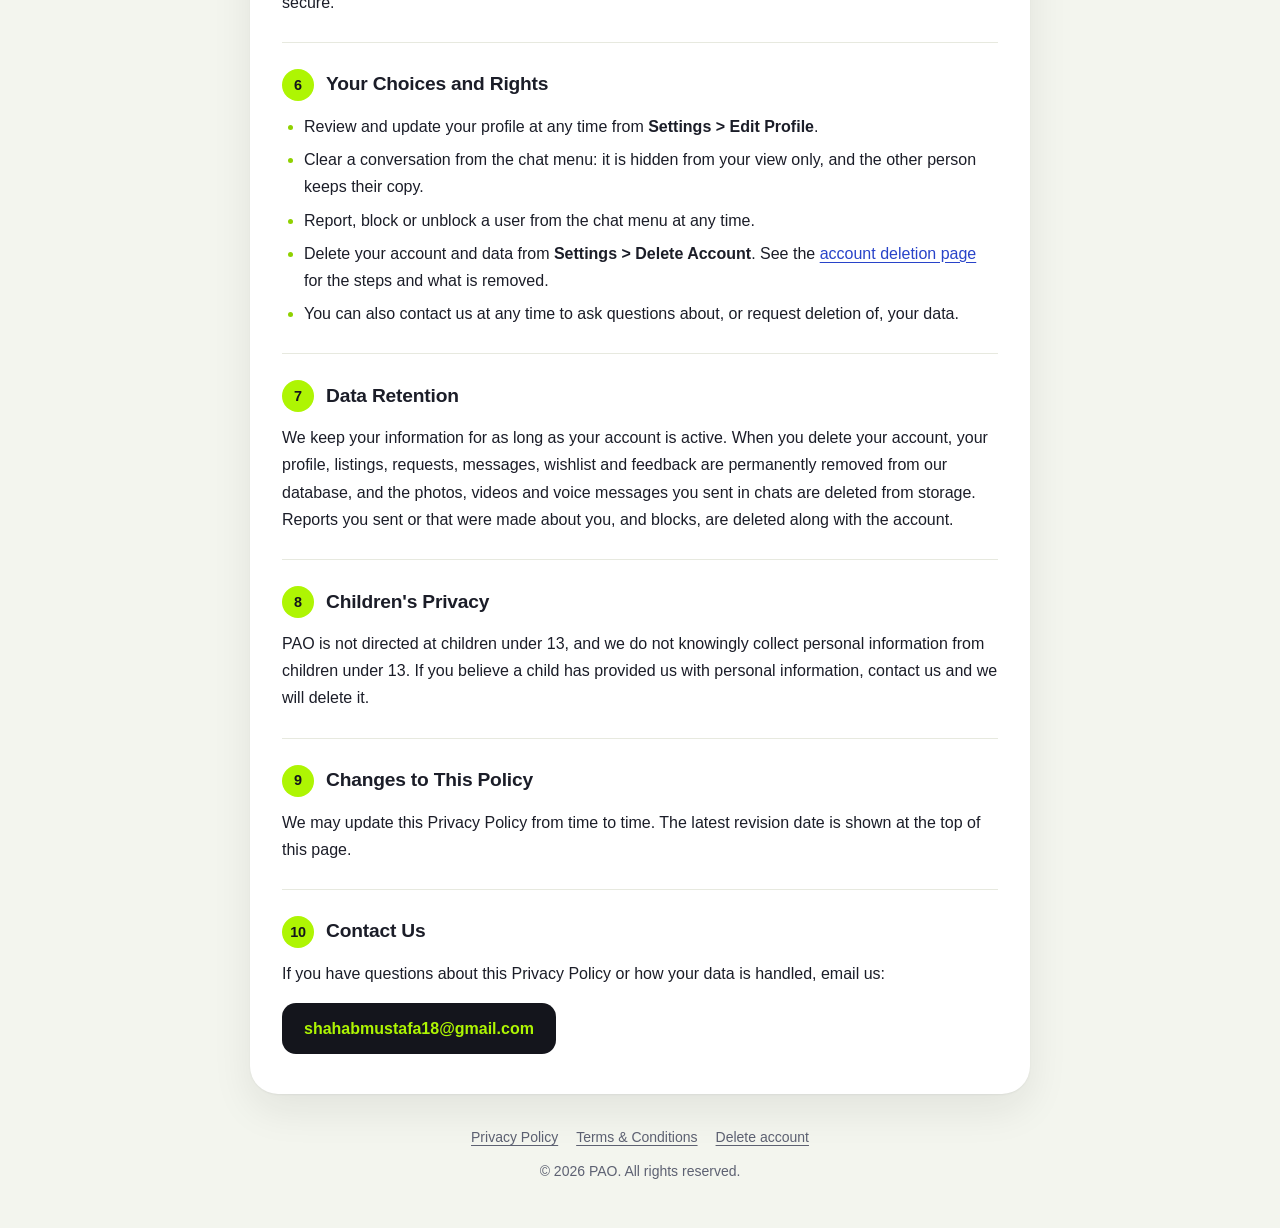
==== commit 843c53d0: "Update privacy policy: pickup address and Firebase Cloud Messaging Co-Authored-By: Claude Sonnet 5 <" ====
--- a/docs/privacy_policy.html
+++ b/docs/privacy_policy.html
@@ -76,7 +76,7 @@
     <ul>
       <li><strong>Account details:</strong> your name, email address and password (the password is handled by our authentication provider and is never visible to us in readable form).</li>
       <li><strong>Profile details:</strong> optional phone number, bio and profile photo.</li>
-      <li><strong>Listings:</strong> the photos, title, description, category, condition and province you add when you post an item.</li>
+      <li><strong>Listings:</strong> the photos, title, description, category, condition, province and pickup address you add when you post an item.</li>
       <li><strong>Requests and messages:</strong> requests you send for items and the chat messages you exchange with other users.</li>
       <li><strong>Photos, videos and voice messages:</strong> pictures and videos you take or choose from your gallery, and voice messages you record, when you send them in a chat. Your camera, photo library and microphone are only accessed when you use these features, and nothing is recorded in the background.</li>
       <li><strong>Reports and blocks:</strong> if you report or block another user, the report (the reason you choose, any details you add, who it is about and when) and the block.</li>
@@ -119,7 +119,7 @@
   <section id="s4">
     <h2><span class="n">4</span>What Other Users Can See</h2>
     <ul>
-      <li><strong>Public to other users:</strong> your name, profile photo, the items you post (including photos and province), your donation count, and ratings/reviews.</li>
+      <li><strong>Public to other users:</strong> your name, profile photo, the items you post (including photos, province and pickup address), your donation count, and ratings/reviews.</li>
       <li><strong>Shared with the other party only:</strong> messages in a conversation, including any photos, videos and voice messages you send. These files are stored privately and can only be opened by you and the person you sent them to.</li>
       <li><strong>Reports and blocks:</strong> a report is seen only by us, and the person you report is not told who reported them. Blocking is private too: the person you block is not notified, but they can no longer message you.</li>
       <li><strong>Private to you:</strong> your email address, phone number and bio.</li>
@@ -132,8 +132,8 @@
     <p>
       Your account and app data are stored and processed by <a href="https://supabase.com" rel="noopener">Supabase</a>,
       our backend provider, which we use for authentication, database, file storage (including chat photos, videos and voice messages) and real-time updates.
-      Data is sent over encrypted (HTTPS) connections. Supabase acts on our behalf and we do not share your
-      data with any other third party.
+      Data is sent over encrypted (HTTPS) connections. Supabase acts on our behalf. Push notifications are delivered through Firebase Cloud Messaging (Google), which
+      receives your device token for that purpose. We do not share your data with any other third party.
     </p>
     <p>While we take reasonable steps to protect your data, no method of storage or transmission is 100% secure.</p>
   </section>
